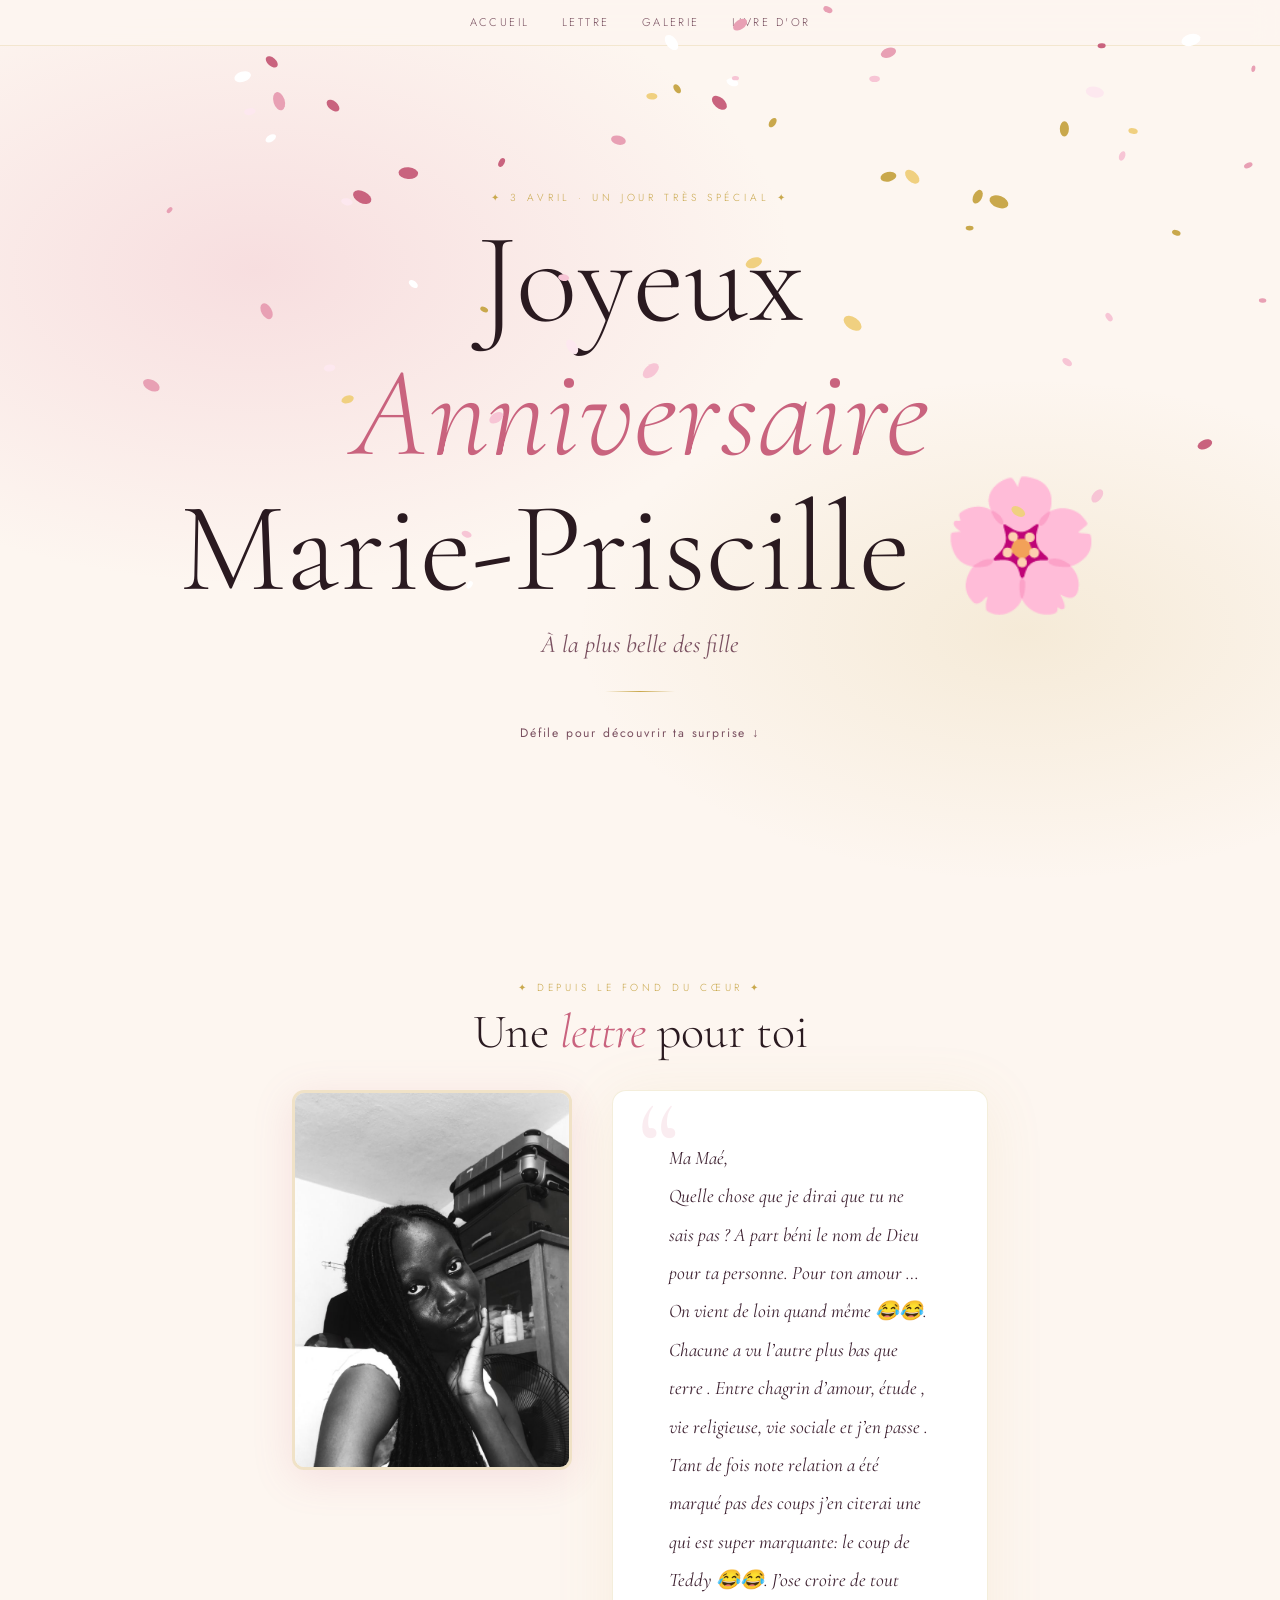
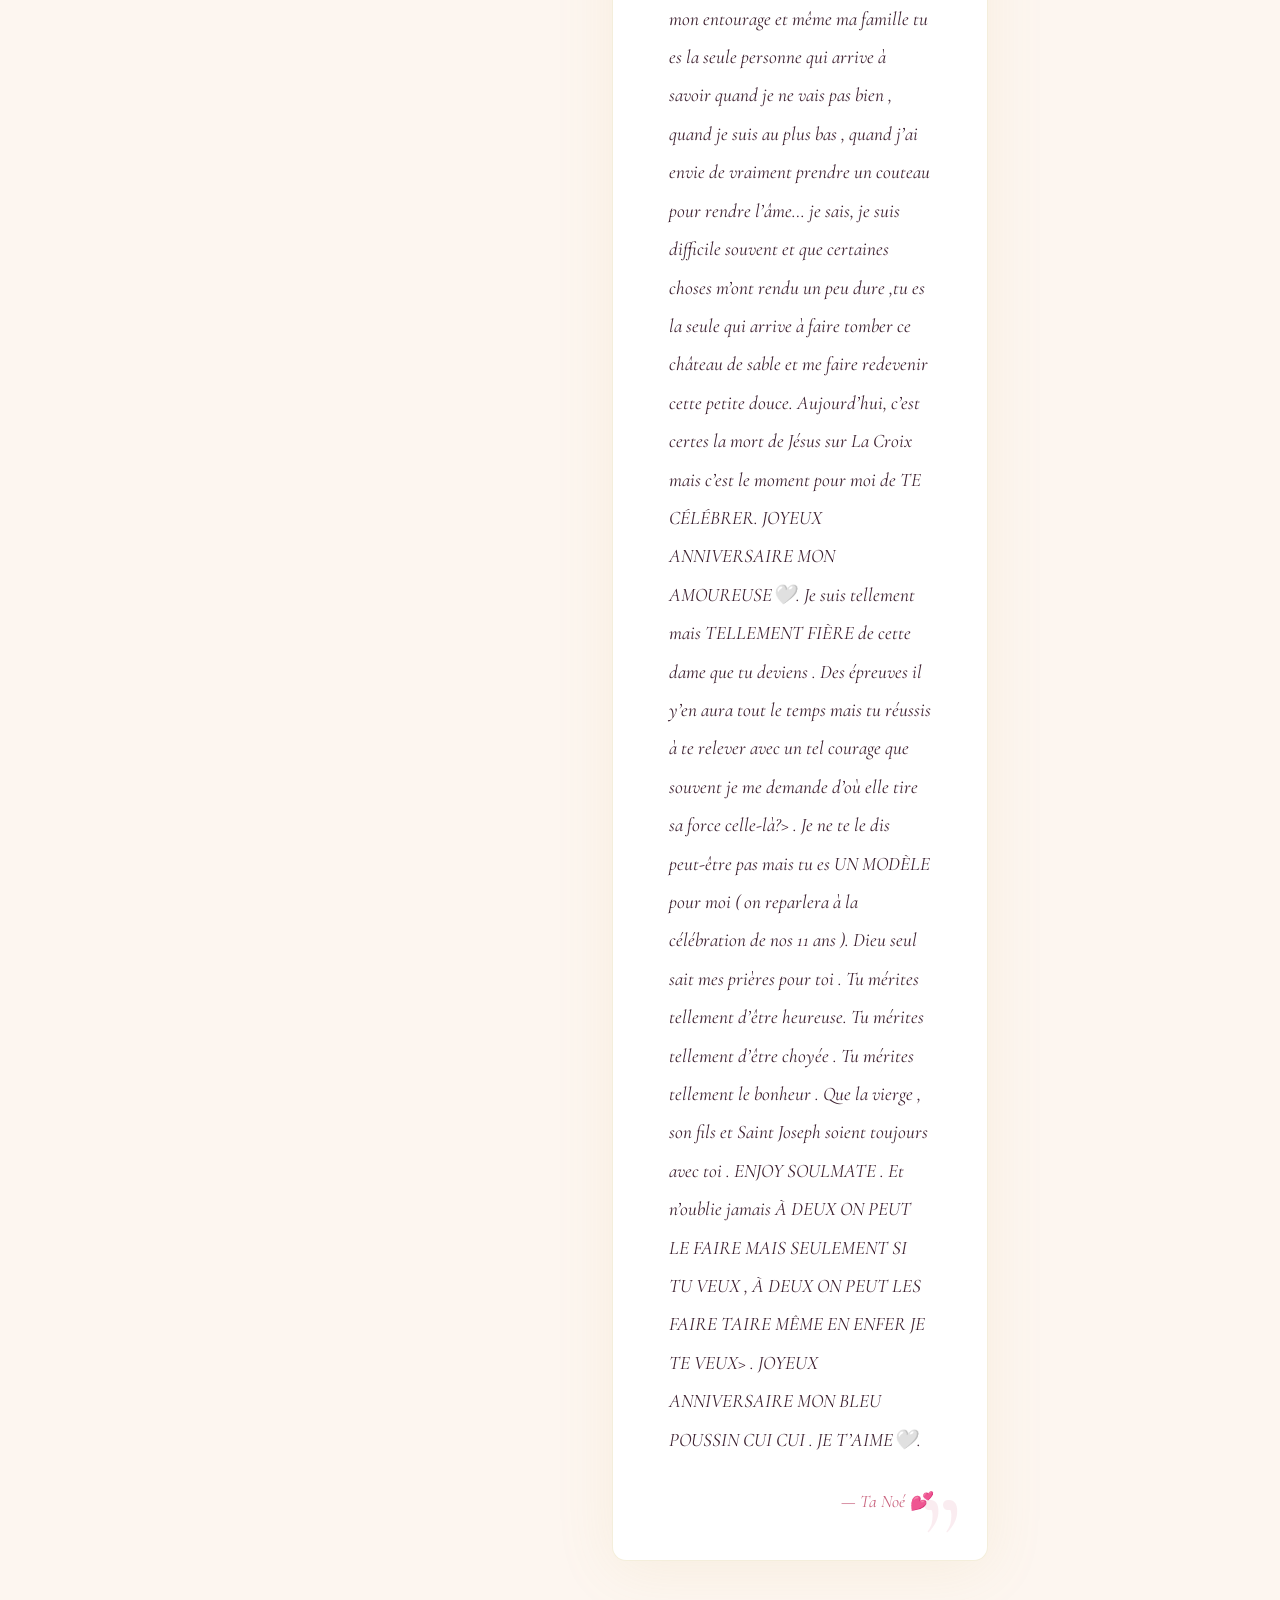
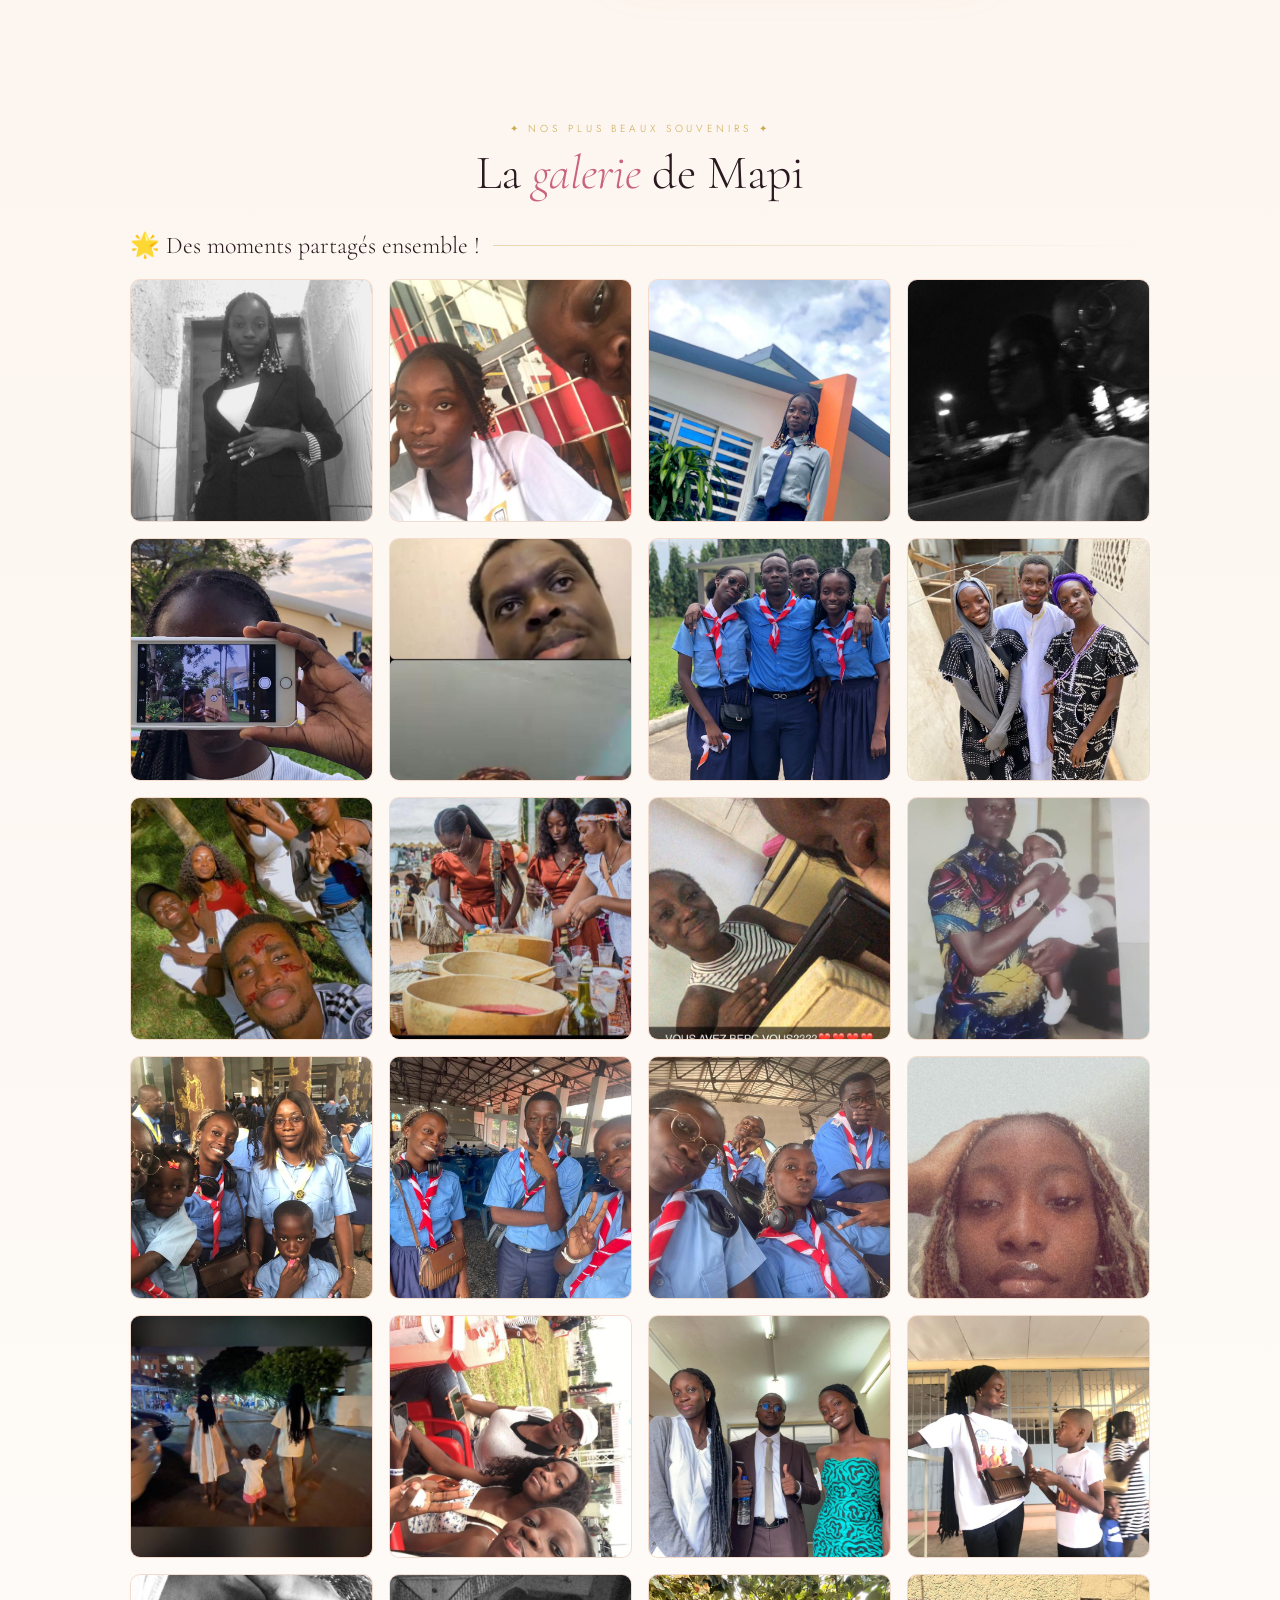
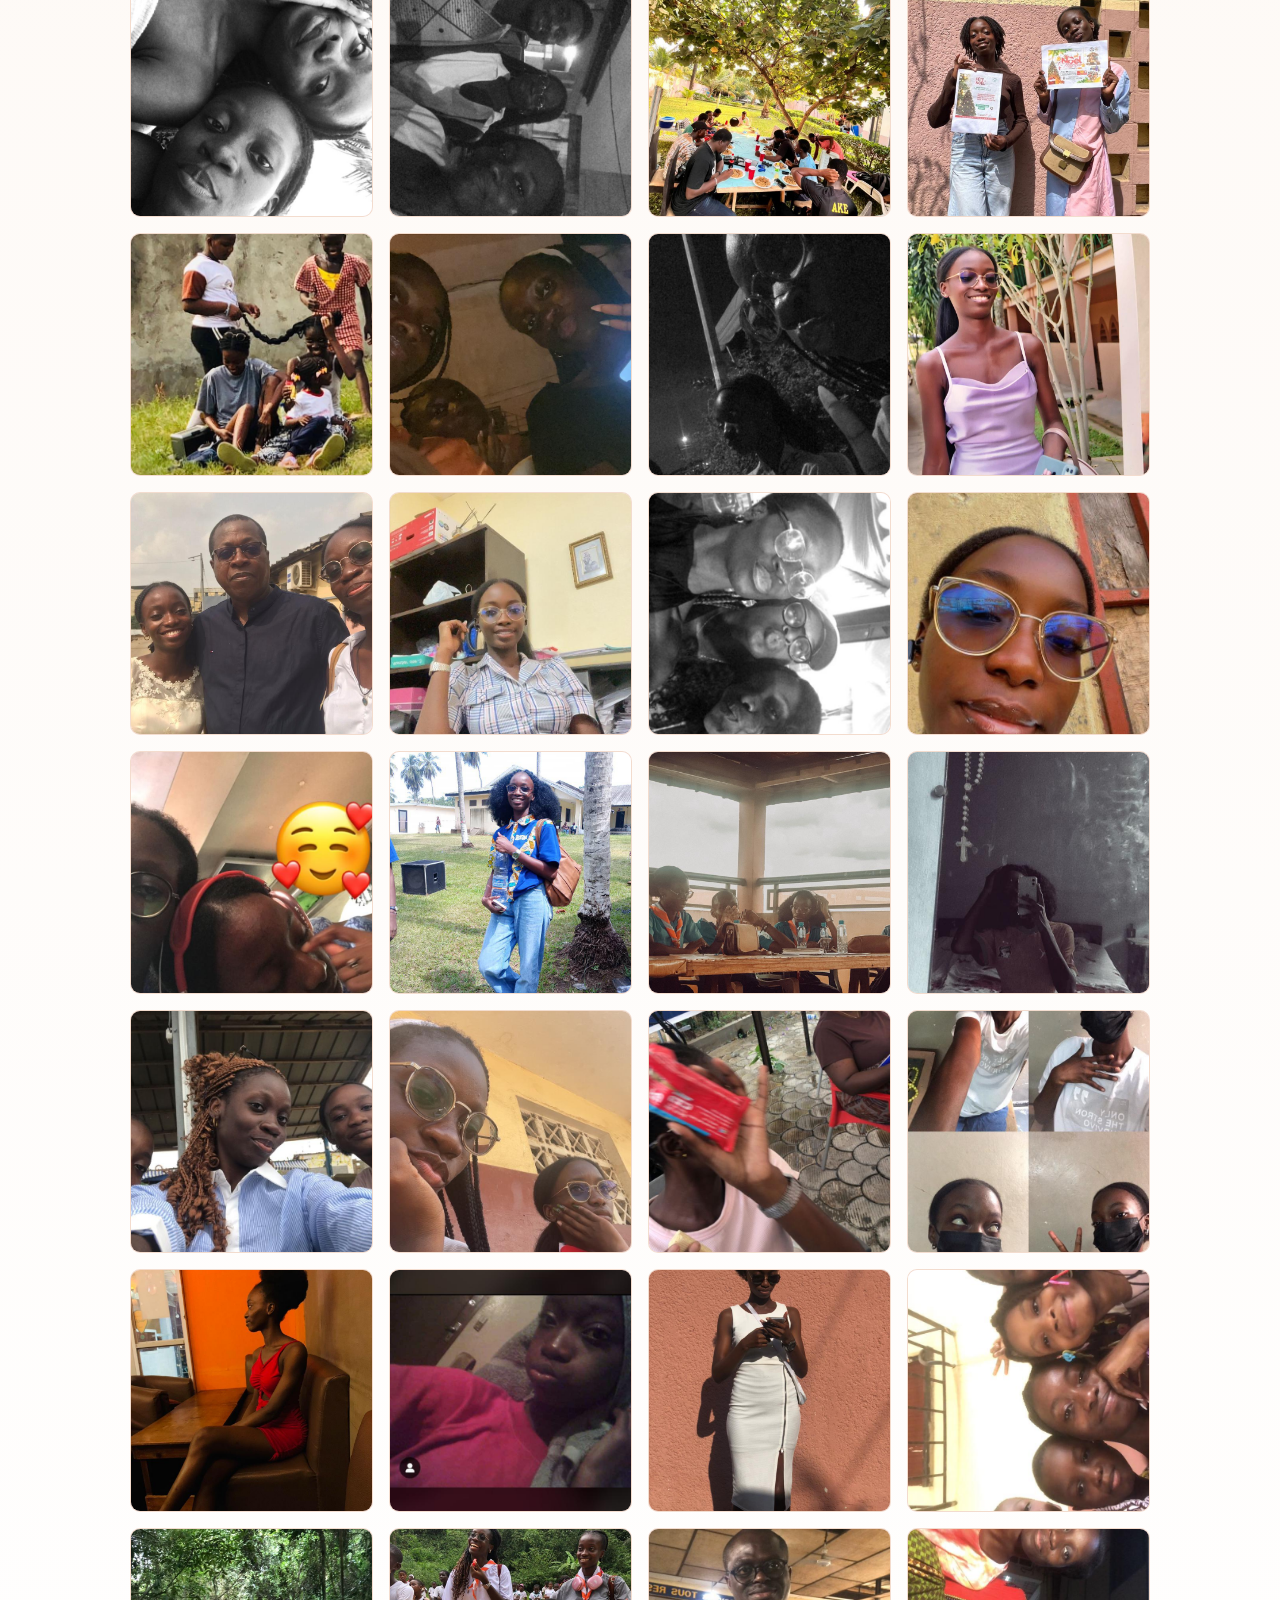
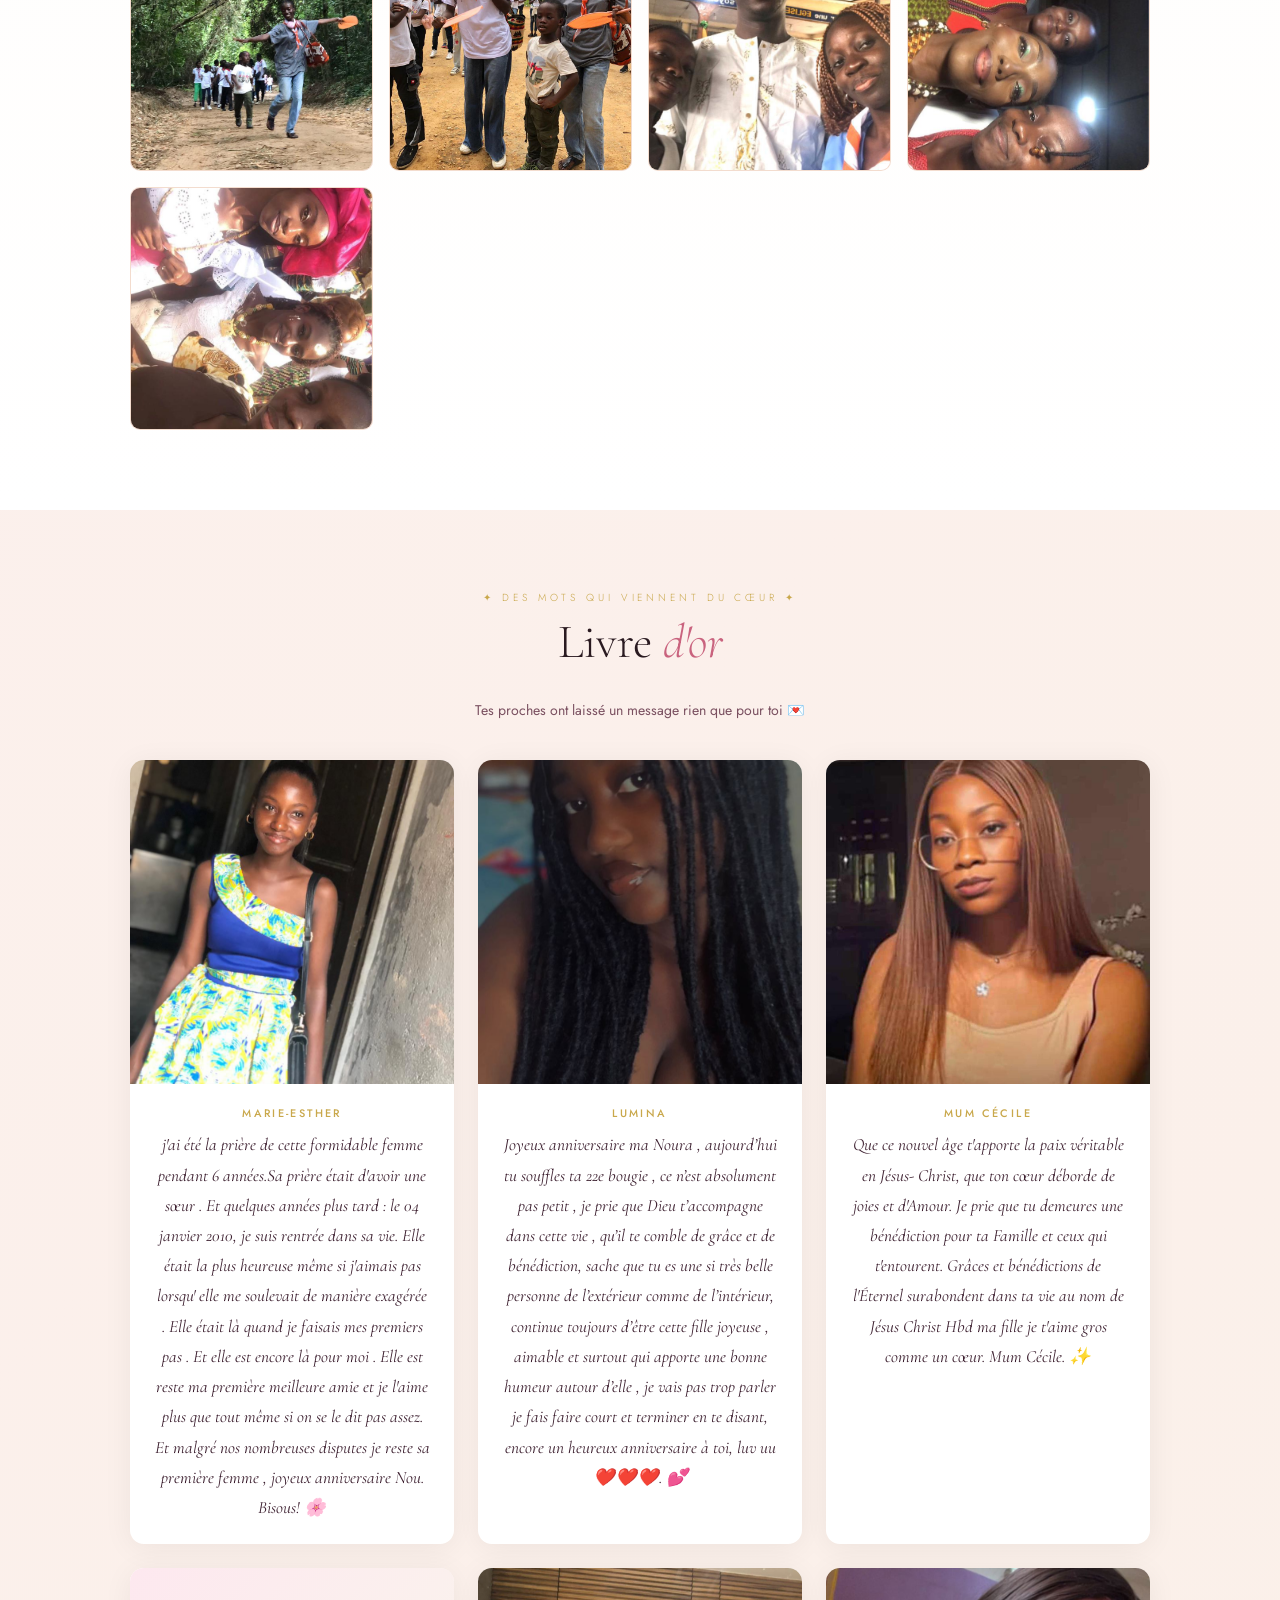
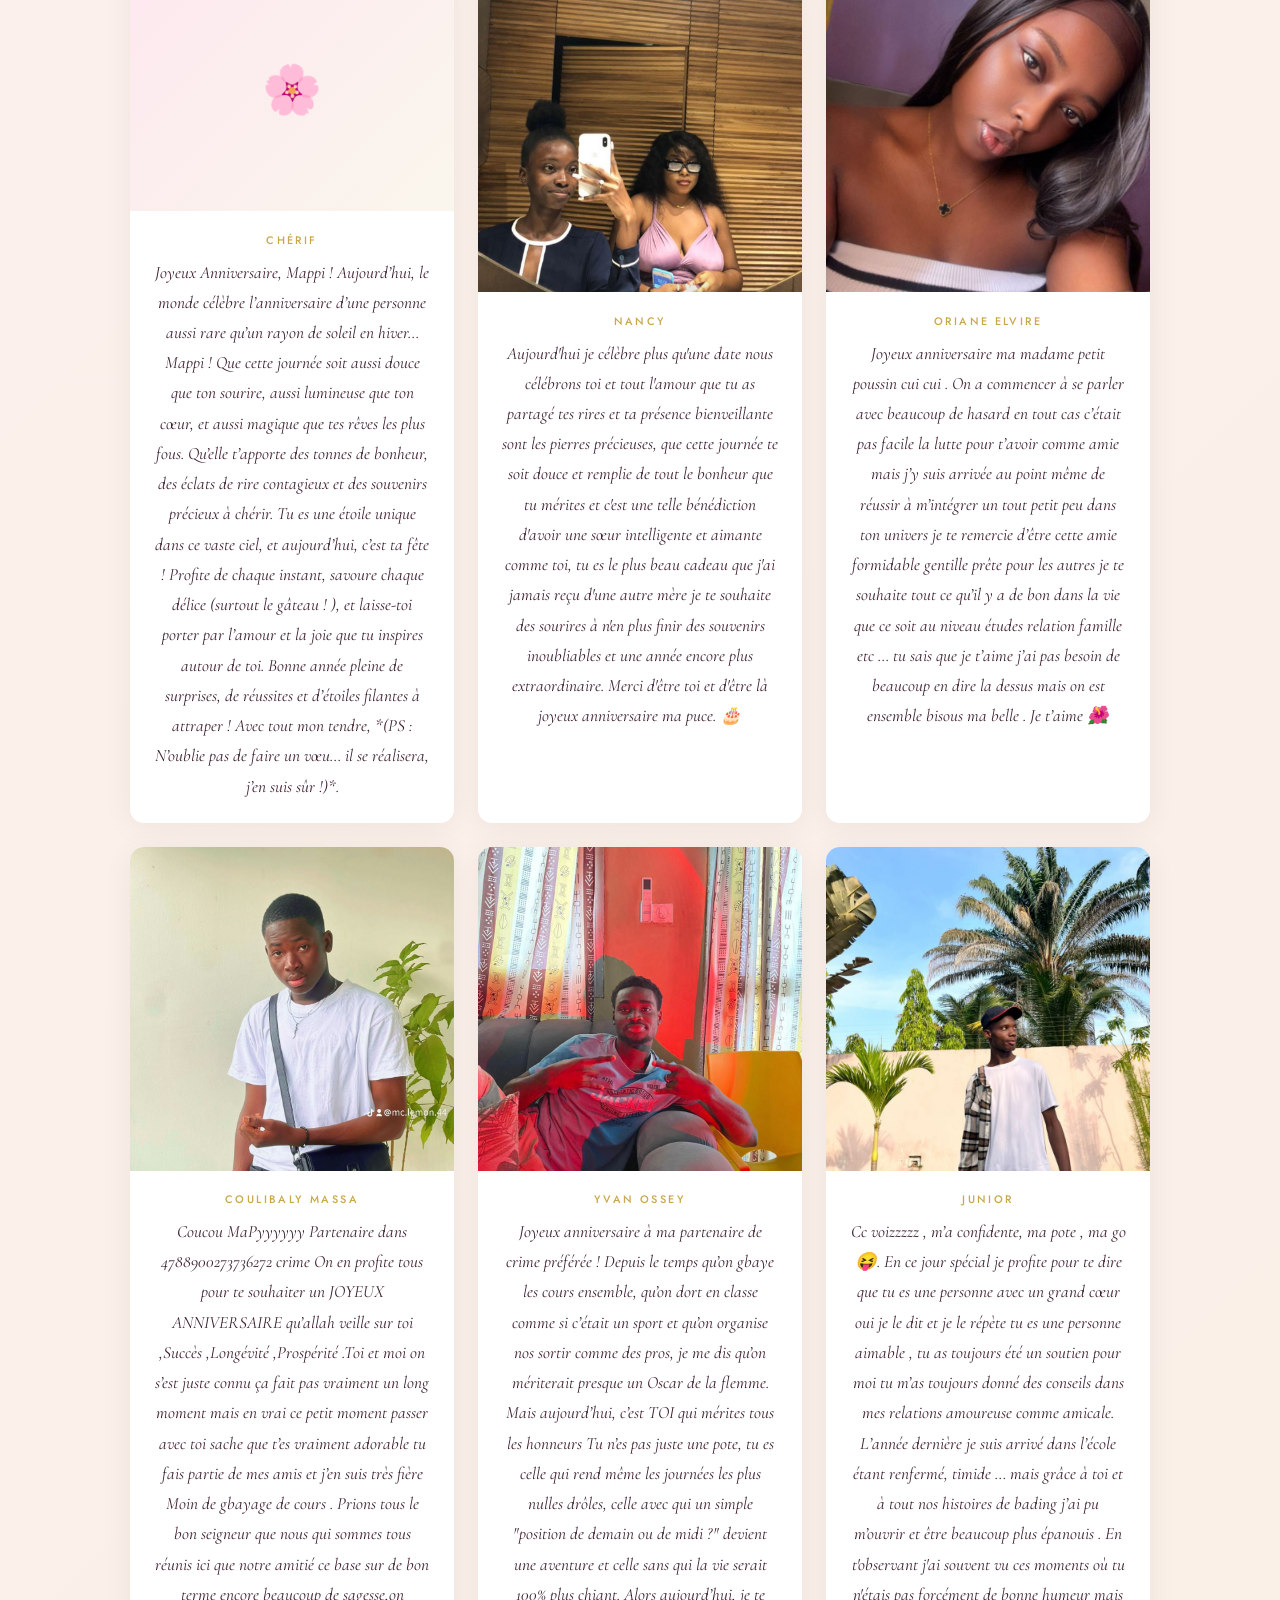
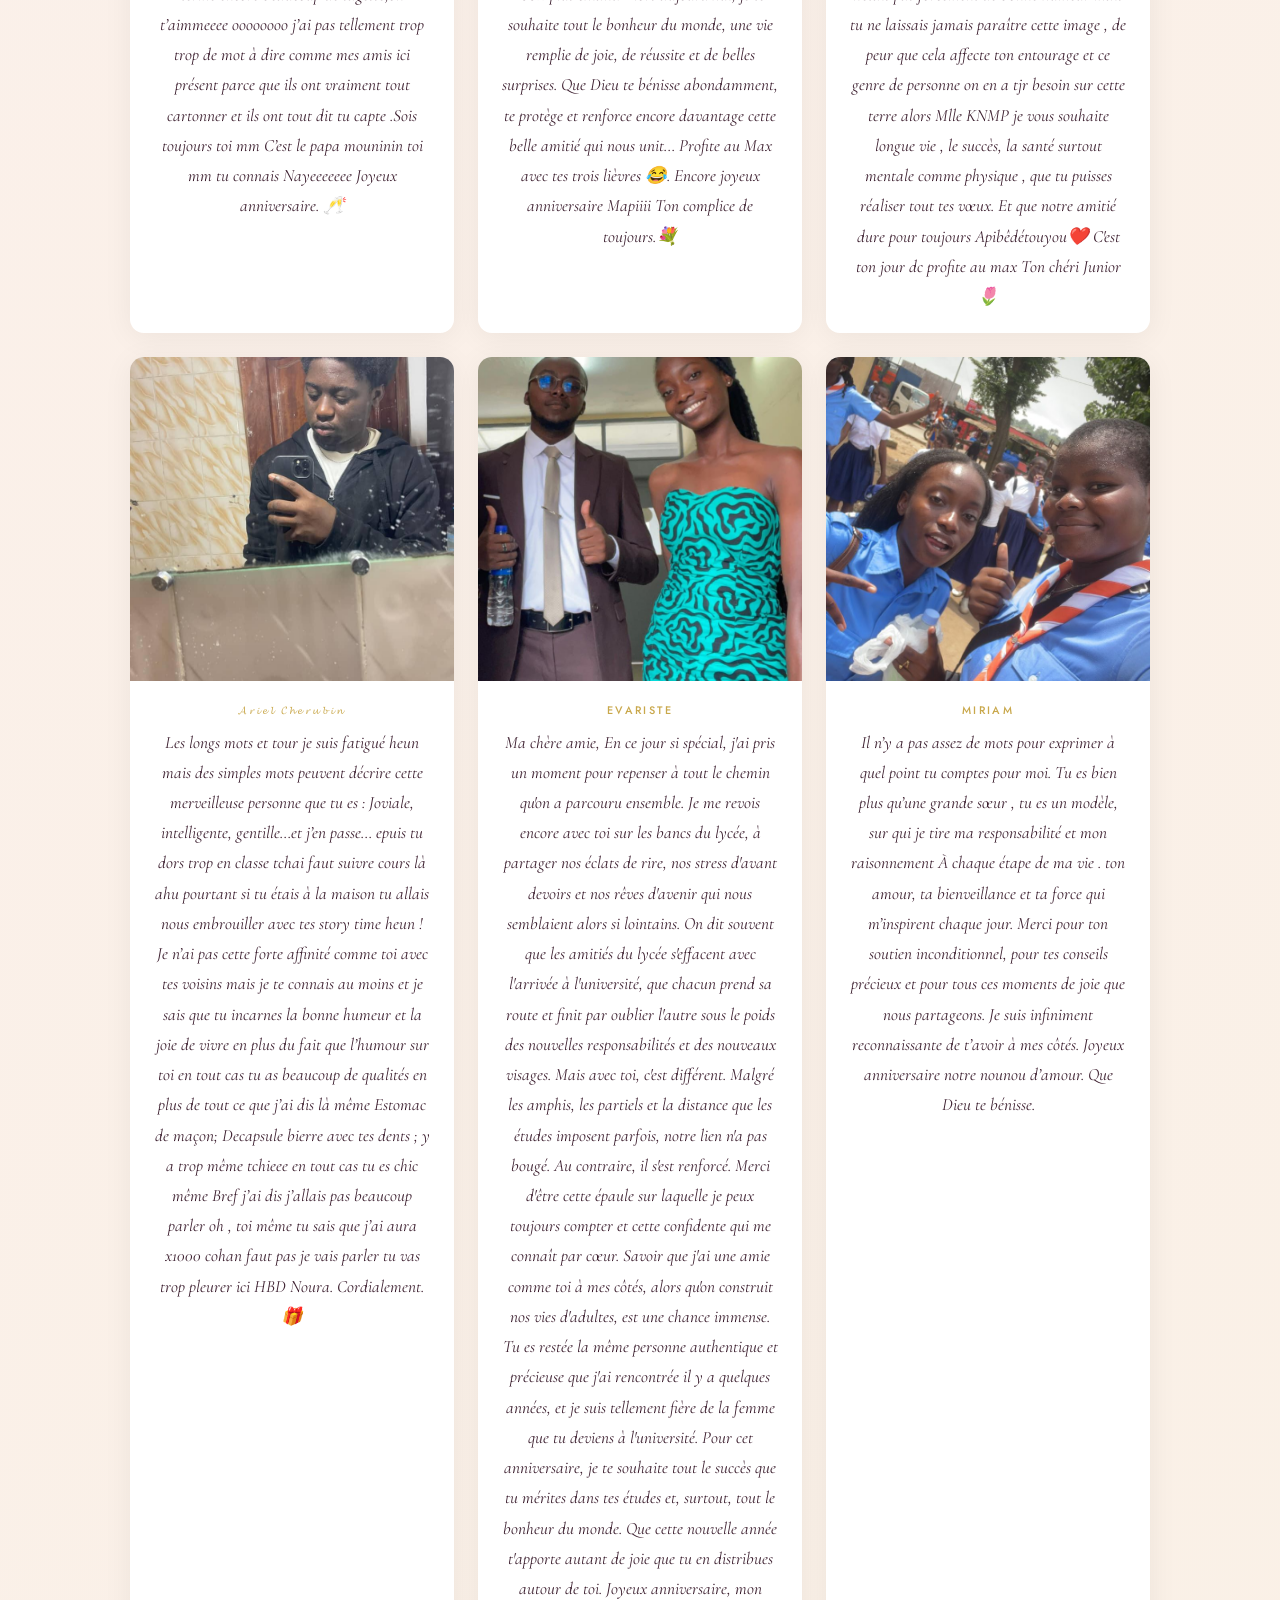
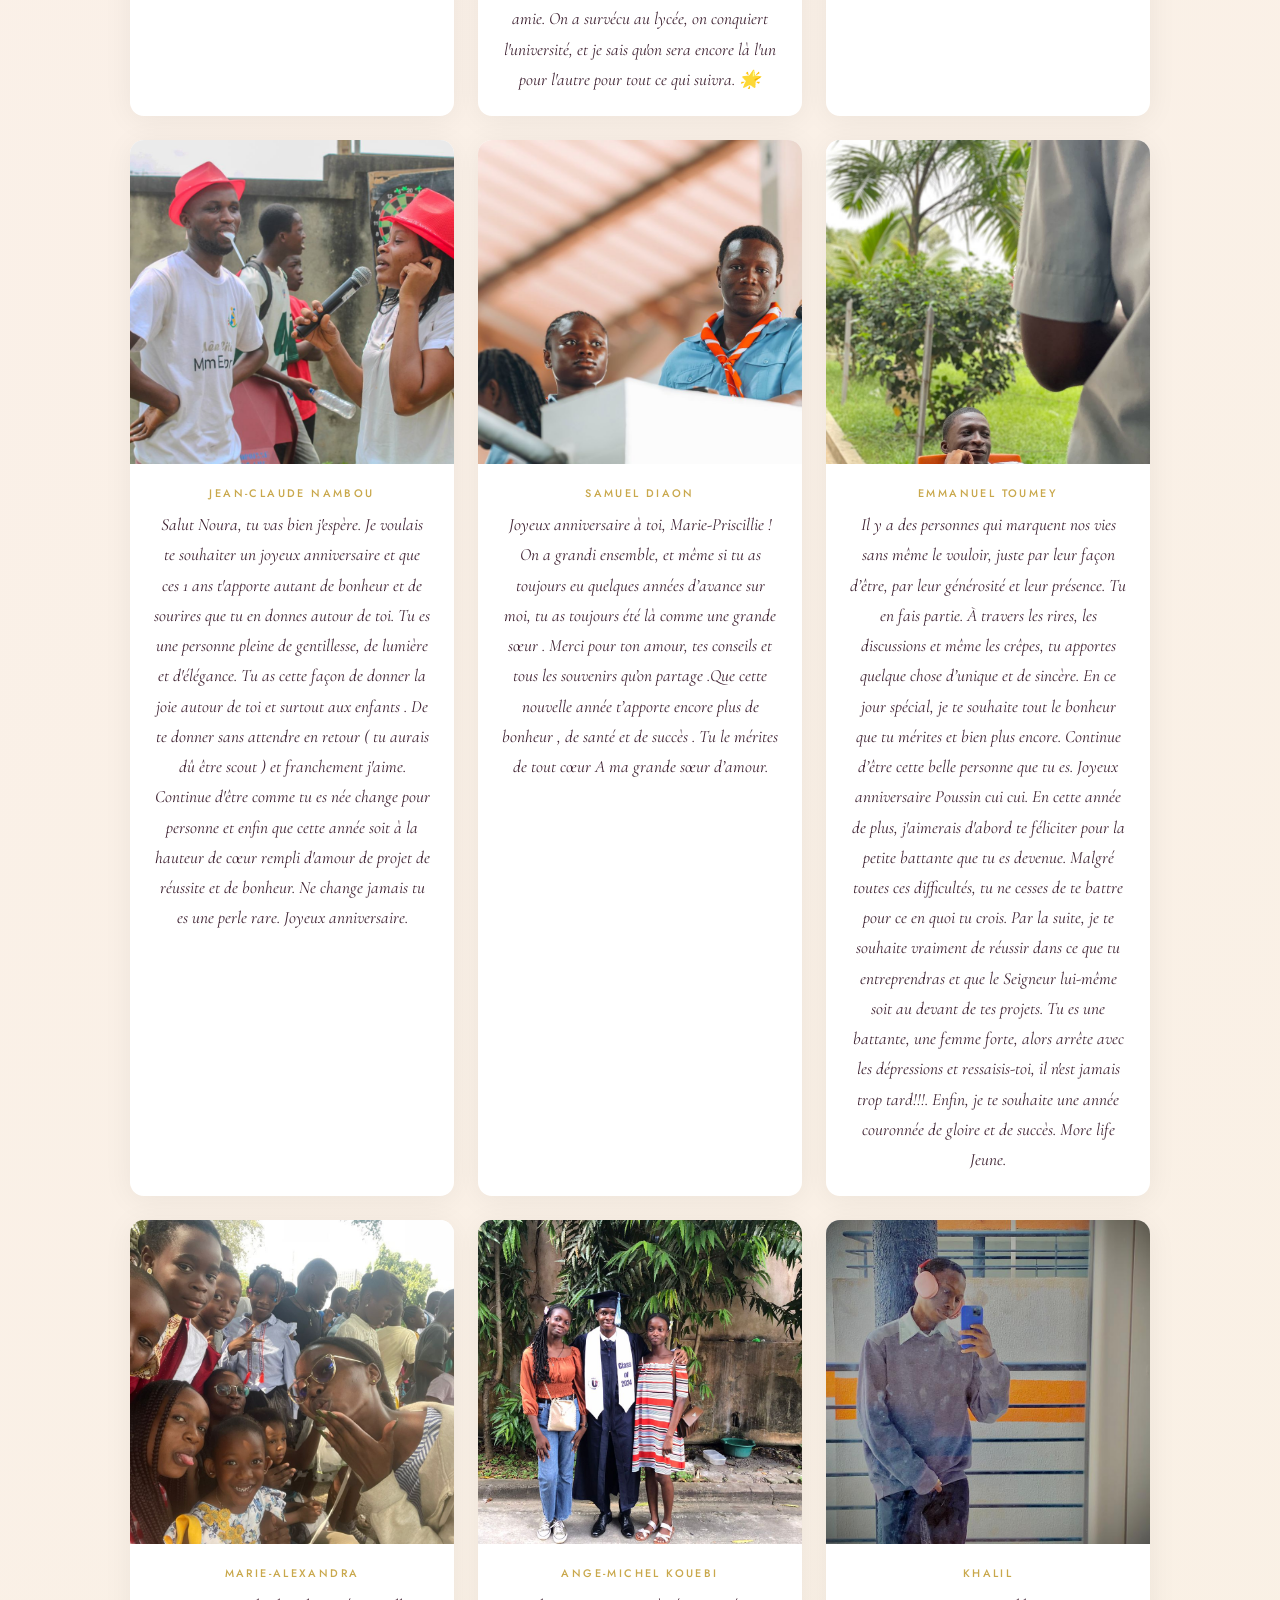
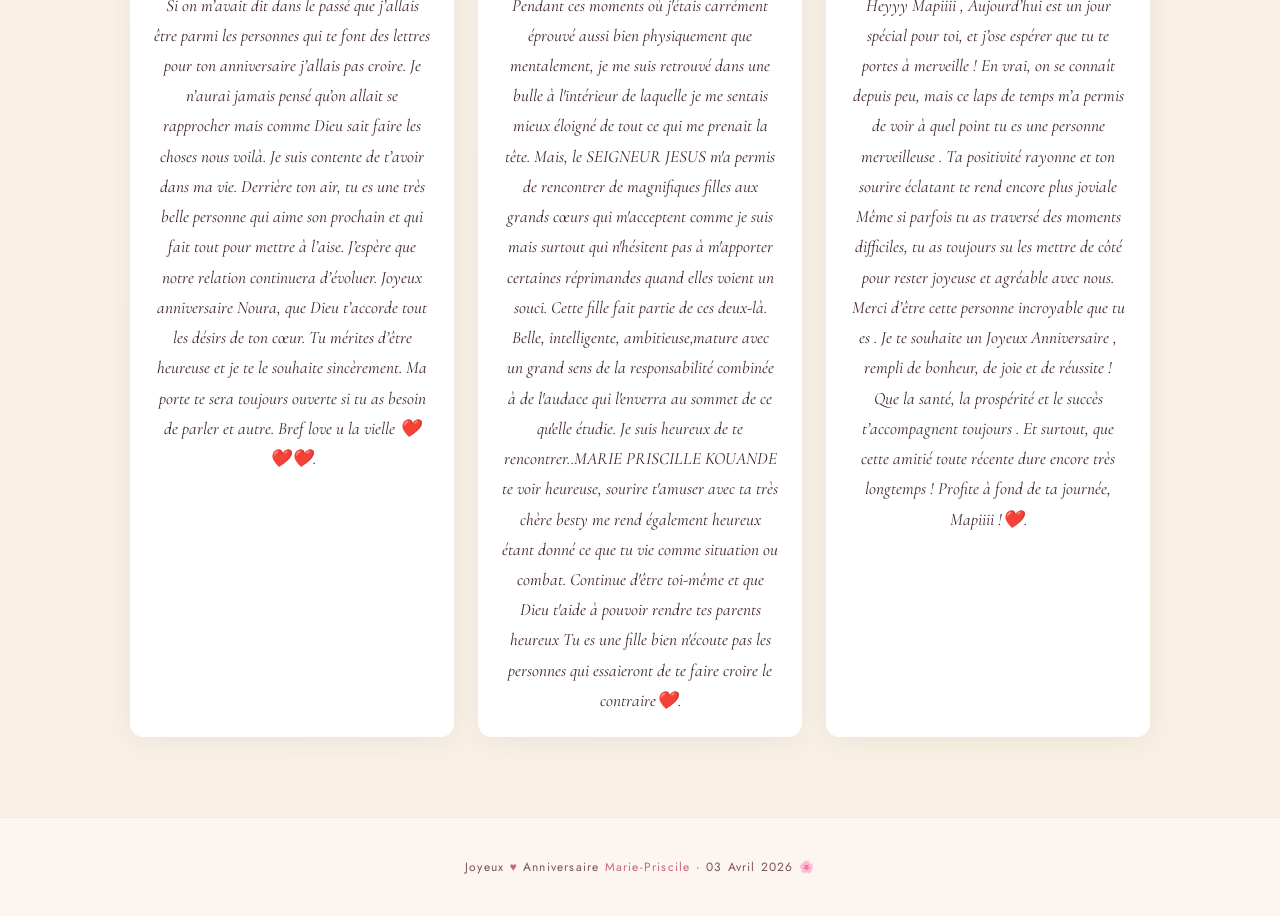
==== countdown.html @ 249d8fe9 "anniversaire mapi" ====
<!DOCTYPE html>
<html lang="fr">
<head>
  <meta charset="UTF-8">
  <meta name="viewport" content="width=device-width, initial-scale=1.0">
  <title>Une surprise t'attend… 🌸</title>
  <link rel="stylesheet" href="style.css">
  <style>
    
    body { display: flex; align-items: center; justify-content: center; }

    /* Fond ambiance */
    .lock-bg {
      position: fixed; inset: 0; z-index: 0;
      background:
        radial-gradient(ellipse 70% 60% at 15% 20%, rgba(232,160,180,.32) 0%, transparent 65%),
        radial-gradient(ellipse 60% 50% at 85% 80%, rgba(201,168,76,.2)  0%, transparent 65%),
        var(--cream);
    }

    /* Contenu centré */
    .lock-inner {
      position: relative; z-index: 1;
      max-width: 600px; width: 100%;
      padding: 3rem 2rem; text-align: center;
    }

    /* Icône cadenas */
    .lock-icon {
      font-size: 3.4rem; display: block;
      margin-bottom: 1.6rem;
      animation: fadeUp .8s ease both, sway 3s 2s ease-in-out infinite;
    }

    /* Titre mystère */
    .lock-title {
      font-family: 'Cormorant Garamond', serif;
      font-size: clamp(2.4rem, 8vw, 5.5rem);
      font-weight: 300; line-height: 1.08; color: var(--dark);
      animation: fadeUp .8s .2s ease both;
    }
    .lock-title em { font-style: italic; color: var(--rose-deep); }

    .lock-sub {
      font-family: 'Cormorant Garamond', serif; font-style: italic;
      font-size: clamp(1rem, 2.5vw, 1.35rem);
      color: var(--text-light); margin-top: .9rem;
      animation: fadeUp .8s .35s ease both;
    }

    /* Countdown boxes */
    .lock-cd {
      display: flex; justify-content: center;
      gap: 1.2rem; flex-wrap: wrap;
      animation: fadeUp .8s .6s ease both;
    }
    .cd-box {
      background: var(--white);
      border: 1px solid rgba(201,168,76,.35);
      border-radius: 12px; padding: 1.4rem 1.6rem; min-width: 88px;
      box-shadow: 0 6px 40px rgba(201,168,76,.1);
      position: relative; overflow: hidden;
    }
    .cd-box::before {
      content: ''; position: absolute; top: 0; left: 0; right: 0; height: 3px;
      background: linear-gradient(to right, var(--rose), var(--gold));
    }
    .cd-num {
      font-family: 'Cormorant Garamond', serif;
      font-size: 2.8rem; font-weight: 600;
      line-height: 1; color: var(--rose-deep);
      transition: transform .15s ease;
    }
    .cd-num.flip { transform: scale(.82); }
    .cd-lbl {
      font-size: .58rem; letter-spacing: .22em;
      text-transform: uppercase; color: var(--text-light); margin-top: .3rem;
    }

    /* Hint date */
    .lock-hint {
      margin-top: 2.2rem;
      font-family: 'Cormorant Garamond', serif; font-style: italic;
      font-size: 1.05rem; color: var(--text-light);
      animation: fadeUp .8s .8s ease both;
    }
    .lock-hint strong { color: var(--rose-deep); font-style: normal; }

    /* Eyebrow */
    .lock-eyebrow {
      animation: fadeUp .8s .1s ease both;
    }

    /* gold-line animation */
    .gold-line { animation: fadeUp .8s .5s ease both; }

    @media (max-width: 480px) {
      .cd-box { min-width: 70px; padding: 1rem 1.1rem; }
      .cd-num { font-size: 2.1rem; }
    }
  </style>
</head>
<body>

  <!-- Fond -->
  <div class="lock-bg"></div>

  <!-- Pétales -->
  <div id="petals-container"></div>

  <!-- Contenu -->
  <div class="lock-inner">
    <span class="lock-icon">🔒</span>
    <p class="eyebrow lock-eyebrow">✦ Une surprise t'attend ✦</p>
    <h2 class="lock-title">Quelque chose de<br><em>magnifique</em><br>se prépare…</h2>
    <p class="lock-sub">Patience, ma belle… le secret se révélera bientôt</p>
    <div class="gold-line"></div>

    <!-- Compte à rebours -->
    <div class="lock-cd">
      <div class="cd-box">
        <div class="cd-num" id="cd-d">--</div>
        <div class="cd-lbl">Jours</div>
      </div>
      <div class="cd-box">
        <div class="cd-num" id="cd-h">--</div>
        <div class="cd-lbl">Heures</div>
      </div>
      <div class="cd-box">
        <div class="cd-num" id="cd-m">--</div>
        <div class="cd-lbl">Minutes</div>
      </div>
      <div class="cd-box">
        <div class="cd-num" id="cd-s">--</div>
        <div class="cd-lbl">Secondes</div>
      </div>
    </div>

    <p class="lock-hint">
      Le <strong>3 Avril à minuit</strong>, tout se dévoile rien que pour toi 🌸
    </p>
  </div>

  <script>
    // ── PÉTALES ──
    (function () {
      const c = document.getElementById('petals-container');
      const cols = ['#e8a0b4','#f0b8c8','#fde8ef','rgba(201,168,76,.35)','#f7c5d5'];
      for (let i = 0; i < 22; i++) {
        const p = document.createElement('div');
        p.className = 'petal';
        const s = Math.random() * 13 + 5;
        p.style.cssText = `
          width:${s}px; height:${s}px;
          left:${Math.random() * 100}%;
          background:${cols[~~(Math.random() * cols.length)]};
          animation-duration:${Math.random() * 14 + 8}s;
          animation-delay:${Math.random() * 12}s;
        `;
        c.appendChild(p);
      }
    })();

    // ── DATE CIBLE : 3 AVRIL MINUIT ──
    const BIRTHDAY = new Date(new Date().getFullYear(), 3, 3, 0, 0, 0);

    function isBirthdayOrLater() {
      return new Date() >= BIRTHDAY;
    }

    // Si le jour J est atteint → rediriger vers index.html
    function checkAndRedirect() {
      if (isBirthdayOrLater()) {
        window.location.href = 'index.html';
      }
    }
    checkAndRedirect();

    // ── TICKER ──
    function tick() {
      if (isBirthdayOrLater()) {
        window.location.href = 'index.html';
        return;
      }
      const diff = BIRTHDAY - new Date();
      setNum('cd-d', Math.floor(diff / 86400000));
      setNum('cd-h', Math.floor((diff % 86400000) / 3600000));
      setNum('cd-m', Math.floor((diff % 3600000) / 60000));
      setNum('cd-s', Math.floor((diff % 60000) / 1000));
    }

    function setNum(id, val) {
      const el = document.getElementById(id);
      const str = String(val).padStart(2, '0');
      if (el.textContent !== str) {
        el.classList.add('flip');
        setTimeout(() => { el.textContent = str; el.classList.remove('flip'); }, 150);
      }
    }

    tick();
    setInterval(tick, 1000);
  </script>
</body>
</html>
---- style.css ----
/* ══════════════════════════════════════════════════
   MAPI BIRTHDAY — style.css
   Partagé par countdown.html et index.html
══════════════════════════════════════════════════ */

@import url('https://fonts.googleapis.com/css2?family=Cormorant+Garamond:ital,wght@0,300;0,400;0,600;1,300;1,400&family=Jost:wght@200;300;400;500&display=swap');

/* ── VARIABLES ── */
:root {
  --rose:       #e8a0b4;
  --rose-deep:  #c9637e;
  --rose-pale:  #fde8ef;
  --gold:       #c9a84c;
  --gold-light: #f0d080;
  --cream:      #fdf6f0;
  --dark:       #2a1a20;
  --text:       #3d2030;
  --text-light: #7a5060;
  --white:      #ffffff;
}

/* ── RESET & BASE ── */
*, *::before, *::after { margin: 0; padding: 0; box-sizing: border-box; }
html { scroll-behavior: smooth; }
body {
  font-family: 'Jost', sans-serif;
  background: var(--cream);
  color: var(--text);
  overflow-x: hidden;
  min-height: 100vh;
}

/* ── TYPOGRAPHIE ── */
h1, h2, h3, .font-serif {
  font-family: 'Cormorant Garamond', serif;
}

/* ── UTILITAIRES ── */
.gold-line {
  width: 70px; height: 1px;
  background: linear-gradient(to right, transparent, var(--gold), transparent);
  margin: 2rem auto;
}
.eyebrow {
  font-size: .64rem; letter-spacing: .38em; text-transform: uppercase;
  color: var(--gold); margin-bottom: .5rem; font-weight: 300;
}
.section-title {
  font-family: 'Cormorant Garamond', serif;
  font-size: clamp(1.8rem, 5vw, 3rem);
  font-weight: 300; color: var(--dark); margin-bottom: 1.8rem;
}
.section-title em { font-style: italic; color: var(--rose-deep); }

/* ── PÉTALES FLOTTANTS ── */
.petal {
  position: fixed; border-radius: 50% 0 50% 0;
  opacity: 0; animation: floatPetal linear infinite;
  pointer-events: none; z-index: 0;
}
@keyframes floatPetal {
  0%   { transform: translateY(110vh) rotate(0deg);   opacity: 0; }
  8%   { opacity: .55; }
  92%  { opacity: .28; }
  100% { transform: translateY(-10vh) rotate(720deg); opacity: 0; }
}

/* ── ANIMATIONS ── */
@keyframes fadeUp {
  from { opacity: 0; transform: translateY(22px); }
  to   { opacity: 1; transform: translateY(0); }
}
@keyframes sway {
  0%, 100% { transform: rotate(-6deg); }
  50%       { transform: rotate(6deg); }
}

.reveal {
  opacity: 0; transform: translateY(28px);
  transition: opacity .8s ease, transform .8s ease;
}
.reveal.visible { opacity: 1; transform: translateY(0); }

/* ── NAV (index.html uniquement) ── */
nav {
  position: fixed; top: 0; width: 100%; z-index: 100;
  display: flex; justify-content: center; gap: 2rem;
  padding: .9rem 2rem;
  background: rgba(253,246,240,.9); backdrop-filter: blur(12px);
  border-bottom: 1px solid rgba(201,168,76,.2);
  flex-wrap: wrap;
}
nav a {
  font-weight: 300; font-size: .7rem; letter-spacing: .22em;
  text-transform: uppercase; color: var(--text-light);
  text-decoration: none; transition: color .3s;
}
nav a:hover { color: var(--rose-deep); }

/* ── HERO ── */
#hero {
  min-height: 100vh;
  display: flex; flex-direction: column;
  align-items: center; justify-content: center;
  position: relative; overflow: hidden;
  padding: 6rem 2rem 4rem; text-align: center;
}
.hero-bg {
  position: absolute; inset: 0; z-index: 0;
  background:
    radial-gradient(ellipse 60% 50% at 20% 30%, rgba(232,160,180,.28) 0%, transparent 70%),
    radial-gradient(ellipse 50% 40% at 80% 70%, rgba(201,168,76,.15) 0%, transparent 70%),
    var(--cream);
}
.hero-inner { position: relative; z-index: 1; }
#hero h1 {
  font-size: clamp(3.5rem, 10vw, 8rem);
  font-weight: 300; line-height: 1.05; color: var(--dark);
}
#hero h1 em { font-style: italic; color: var(--rose-deep); }
.hero-sub {
  font-family: 'Cormorant Garamond', serif; font-style: italic;
  font-size: clamp(1.1rem, 2.5vw, 1.55rem);
  color: var(--text-light); margin-top: .8rem;
}
.scroll-hint {
  font-size: .76rem; letter-spacing: .15em; color: var(--text-light);
  margin-top: 1.5rem;
  animation: bounce 2s 1.5s ease-in-out infinite;
}
@keyframes bounce {
  0%, 100% { transform: translateY(0); }
  50%       { transform: translateY(6px); }
}

/* ── SECTIONS COMMUNES ── */
.sec-wrap { padding: 5rem 2rem; text-align: center; }

/* ── LETTRE ── */
#letter { max-width: 760px; margin: 0 auto; }
.letter-card {
  background: var(--white); border: 1px solid rgba(201,168,76,.2);
  border-radius: 14px; padding: 3rem 3.5rem; position: relative;
  box-shadow: 0 8px 60px rgba(201,168,76,.1);
}


/* ── LETTRE + PHOTO CÔTE À CÔTE ── */
.letter-with-photo {
  display: flex;
  align-items: flex-start;
  gap: 2.5rem;
  max-width: 960px;
  margin: 0 auto;
  text-align: left;
}

.letter-photo-wrap {
  flex-shrink: 0;
  width: 280px;
}

.letter-photo {
  width: 280px;
  height: 380px;
  object-fit: cover;
  object-position: center top;
  border-radius: 12px;
  border: 3px solid rgba(201,168,76,.25);
  box-shadow: 0 8px 40px rgba(201,100,126,.15);
  display: block;
}

/* Sur mobile → empilé verticalement */
@media (max-width: 700px) {
  .letter-with-photo {
    flex-direction: column;
    align-items: center;
    text-align: center;
  }
  .letter-photo {
    width: 160px;
    height: 200px;
  }
  .letter-sig {
    text-align: center;
  }
}
.letter-card::before,
.letter-card::after {
  font-family: 'Cormorant Garamond', serif;
  font-size: 8rem; line-height: 0;
  color: rgba(232,160,180,.2); position: absolute;
}
.letter-card::before { content: '\201C'; top: 3.5rem; left: 1.5rem; }
.letter-card::after  { content: '\201D'; bottom: 1.2rem; right: 1.5rem; }
.letter-body {
  font-family: 'Cormorant Garamond', serif;
  font-size: 1.2rem; line-height: 2;
  color: var(--text); font-style: italic;
  position: relative; z-index: 1; text-align: left;
}
.letter-sig {
  margin-top: 2rem;
  font-family: 'Cormorant Garamond', serif;
  font-size: 1.1rem; color: var(--rose-deep);
  font-style: italic; text-align: right;
}

/* ── GALERIE ── */
#gallery { background: linear-gradient(to bottom, var(--cream), var(--white)); }
.gallery-sections {
  max-width: 1020px; margin: 0 auto;
  display: flex; flex-direction: column; gap: 3.5rem;
}
.gallery-section-title {
  font-family: 'Cormorant Garamond', serif;
  font-size: 1.5rem; font-weight: 300; color: var(--dark);
  margin-bottom: 1.2rem; text-align: left;
  display: flex; align-items: center; gap: .8rem;
}
.gallery-section-title::after {
  content: ''; flex: 1; height: 1px;
  background: linear-gradient(to right, rgba(201,168,76,.4), transparent);
}
.gallery-grid {
  display: grid;
  grid-template-columns: repeat(auto-fill, minmax(200px, 1fr));
  gap: 1rem;
}
.gallery-item {
  aspect-ratio: 1; border-radius: 10px; overflow: hidden;
  border: 1px solid rgba(201,168,76,.2); cursor: pointer;
  background: var(--rose-pale);
  transition: transform .3s, box-shadow .3s;
  display: flex; align-items: center; justify-content: center;
}
.gallery-item:hover {
  transform: translateY(-4px) scale(1.015);
  box-shadow: 0 12px 40px rgba(201,100,126,.2);
}
.gallery-item img { width: 100%; height: 100%; object-fit: cover; display: block; }
/* placeholder vide */
.gallery-item.empty {
  border: 2px dashed rgba(201,168,76,.3);
  background: rgba(253,232,239,.3);
  cursor: default; font-size: 1.5rem; color: rgba(201,168,76,.5);
}

/* ── LIGHTBOX ── */
.lightbox {
  display: none; position: fixed; inset: 0; z-index: 1000;
  background: rgba(42,26,32,.93);
  align-items: center; justify-content: center;
}
.lightbox.active { display: flex; }
.lightbox img { max-width: 90vw; max-height: 90vh; border-radius: 8px; }
.lb-close {
  position: absolute; top: 1.5rem; right: 2rem;
  color: var(--white); font-size: 2rem; cursor: pointer; line-height: 1;
  transition: opacity .2s;
}
.lb-close:hover { opacity: .7; }

/* ── LIVRE D'OR ── */
#guestbook { background: linear-gradient(135deg, rgba(232,160,180,.07), rgba(201,168,76,.07)); }
.gb-grid {
  max-width: 1020px; margin: 0 auto;
  display: grid;
  grid-template-columns: repeat(auto-fill, minmax(270px, 1fr));
  gap: 1.5rem;
}
.gb-card {
  background: var(--white); border-radius: 14px; overflow: hidden;
  box-shadow: 0 4px 30px rgba(0,0,0,.06);
  transition: transform .3s, box-shadow .3s;
}
.gb-card:hover {
  transform: translateY(-5px);
  box-shadow: 0 14px 45px rgba(201,100,126,.15);
}
.gb-photo {
  width: 100%; aspect-ratio: 3/3;
  object-fit: cover; display: block;
  background: var(--rose-pale);
}
.gb-photo-placeholder {
  width: 100%; aspect-ratio: 4/3;
  background: linear-gradient(135deg, var(--rose-pale), rgba(201,168,76,.1));
  display: flex; align-items: center; justify-content: center;
  font-size: 3rem;
}
.gb-body { padding: 1.3rem 1.5rem; }
.gb-name {
  font-size: .68rem; letter-spacing: .22em; text-transform: uppercase;
  color: var(--gold); margin-bottom: .6rem; font-weight: 500;
}
.gb-msg {
  font-family: 'Cormorant Garamond', serif;
  font-size: 1.08rem; line-height: 1.75; color: var(--text);
  font-style: italic;
}

/* ── FOOTER ── */
footer {
  padding: 2.5rem; text-align: center;
  border-top: 1px solid rgba(201,168,76,.15);
  font-size: .75rem; color: var(--text-light); letter-spacing: .1em;
}
footer span { color: var(--rose-deep); }

/* ── REVEAL OVERLAY (index.html) ── */
#reveal-overlay {
  display: none; position: fixed; inset: 0; z-index: 900;
  background: var(--dark);
  align-items: center; justify-content: center; flex-direction: column;
}
#reveal-overlay.active { display: flex; }
.reveal-msg {
  font-family: 'Cormorant Garamond', serif; font-style: italic;
  font-size: clamp(1.8rem, 6vw, 4rem); color: var(--white);
  opacity: 0; text-align: center; padding: 0 2rem;
}
.reveal-msg.go { animation: revealBurst 4s ease forwards; }
@keyframes revealBurst {
  0%   { opacity: 0; transform: scale(.55); }
  28%  { opacity: 1; transform: scale(1.06); }
  60%  { opacity: 1; transform: scale(1); }
  100% { opacity: 0; transform: scale(1.18); }
}
#confetti-canvas {
  position: fixed; inset: 0;
  pointer-events: none; z-index: 901; display: none;
}

/* ── RESPONSIVE ── */
@media (max-width: 768px) {
  nav { gap: .8rem; padding: .8rem 1rem; }
  .letter-card { padding: 2rem 1.4rem; }
  .gb-grid { grid-template-columns: repeat(auto-fill, minmax(220px, 1fr)); }
}
@media (max-width: 480px) {
  #hero h1 { font-size: 3rem; }
  .gallery-grid { grid-template-columns: repeat(2, 1fr); }
  .gb-grid { grid-template-columns: 1fr; }
}
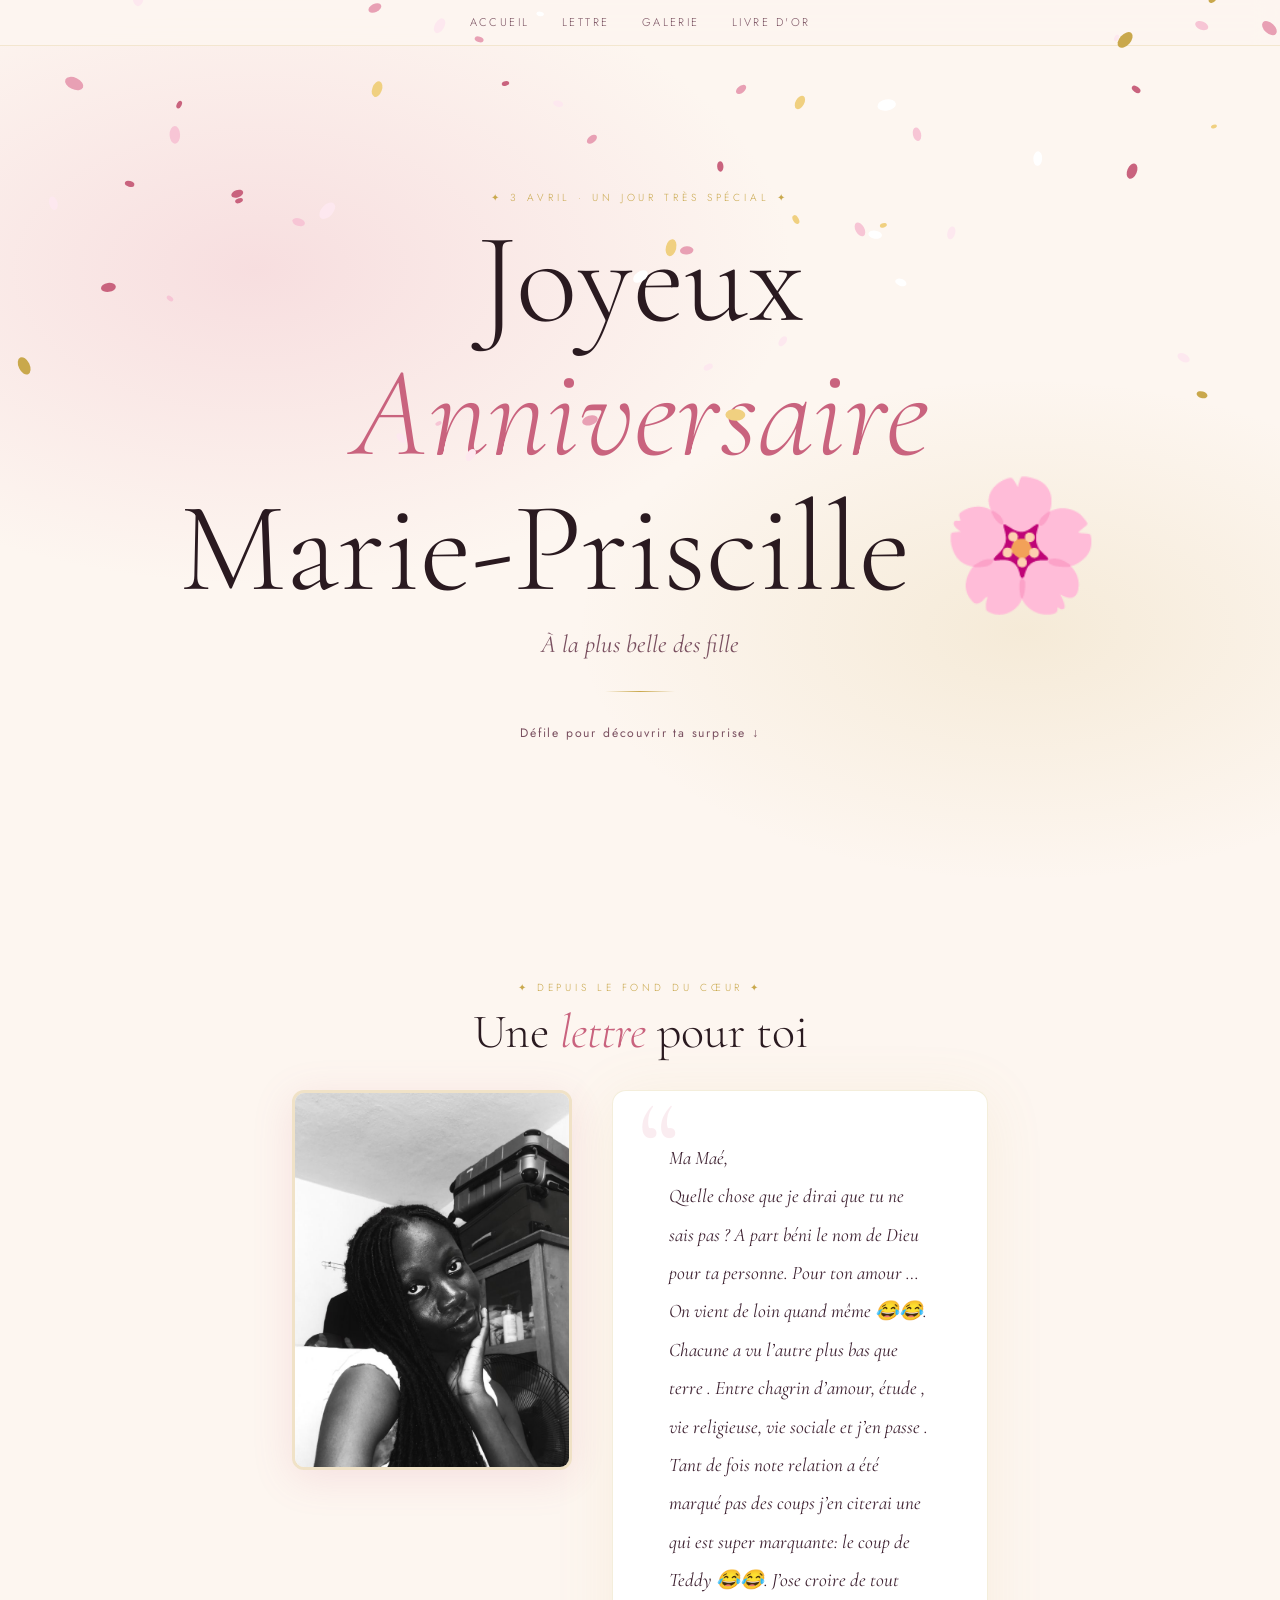
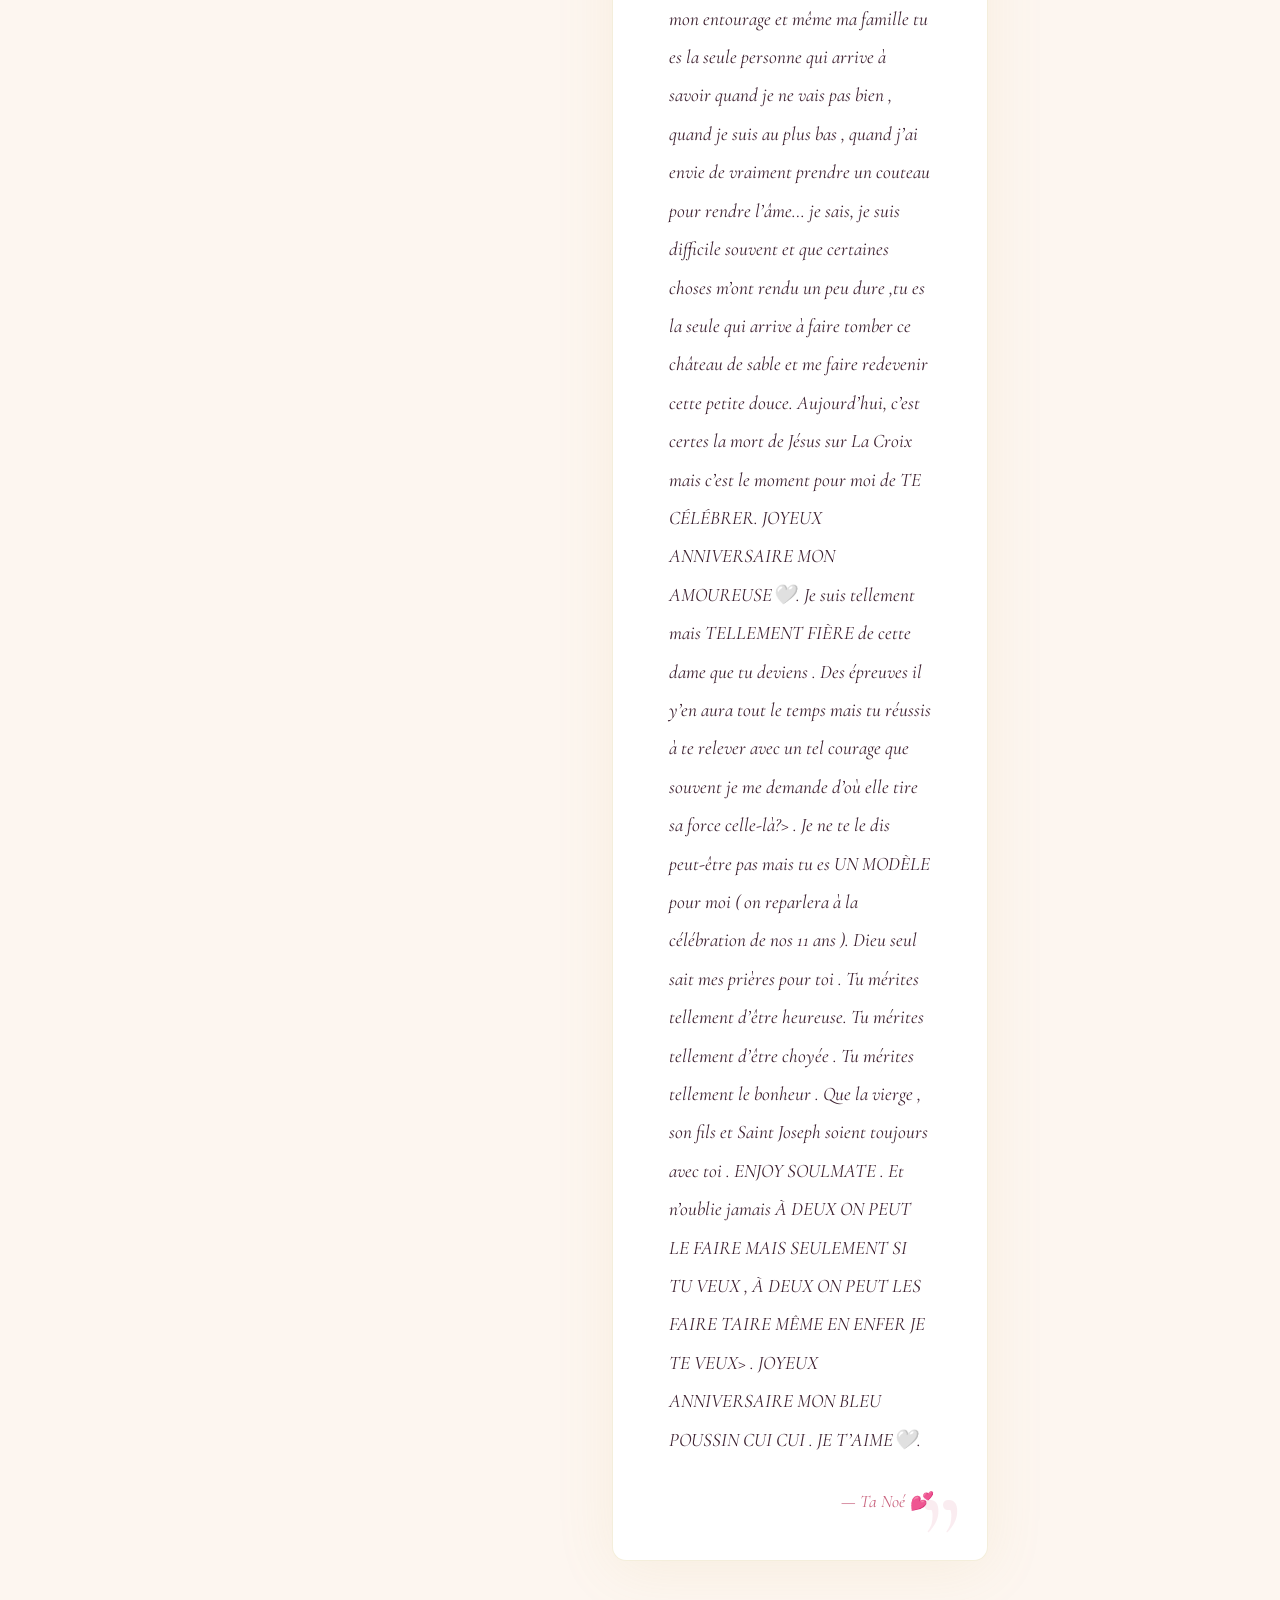
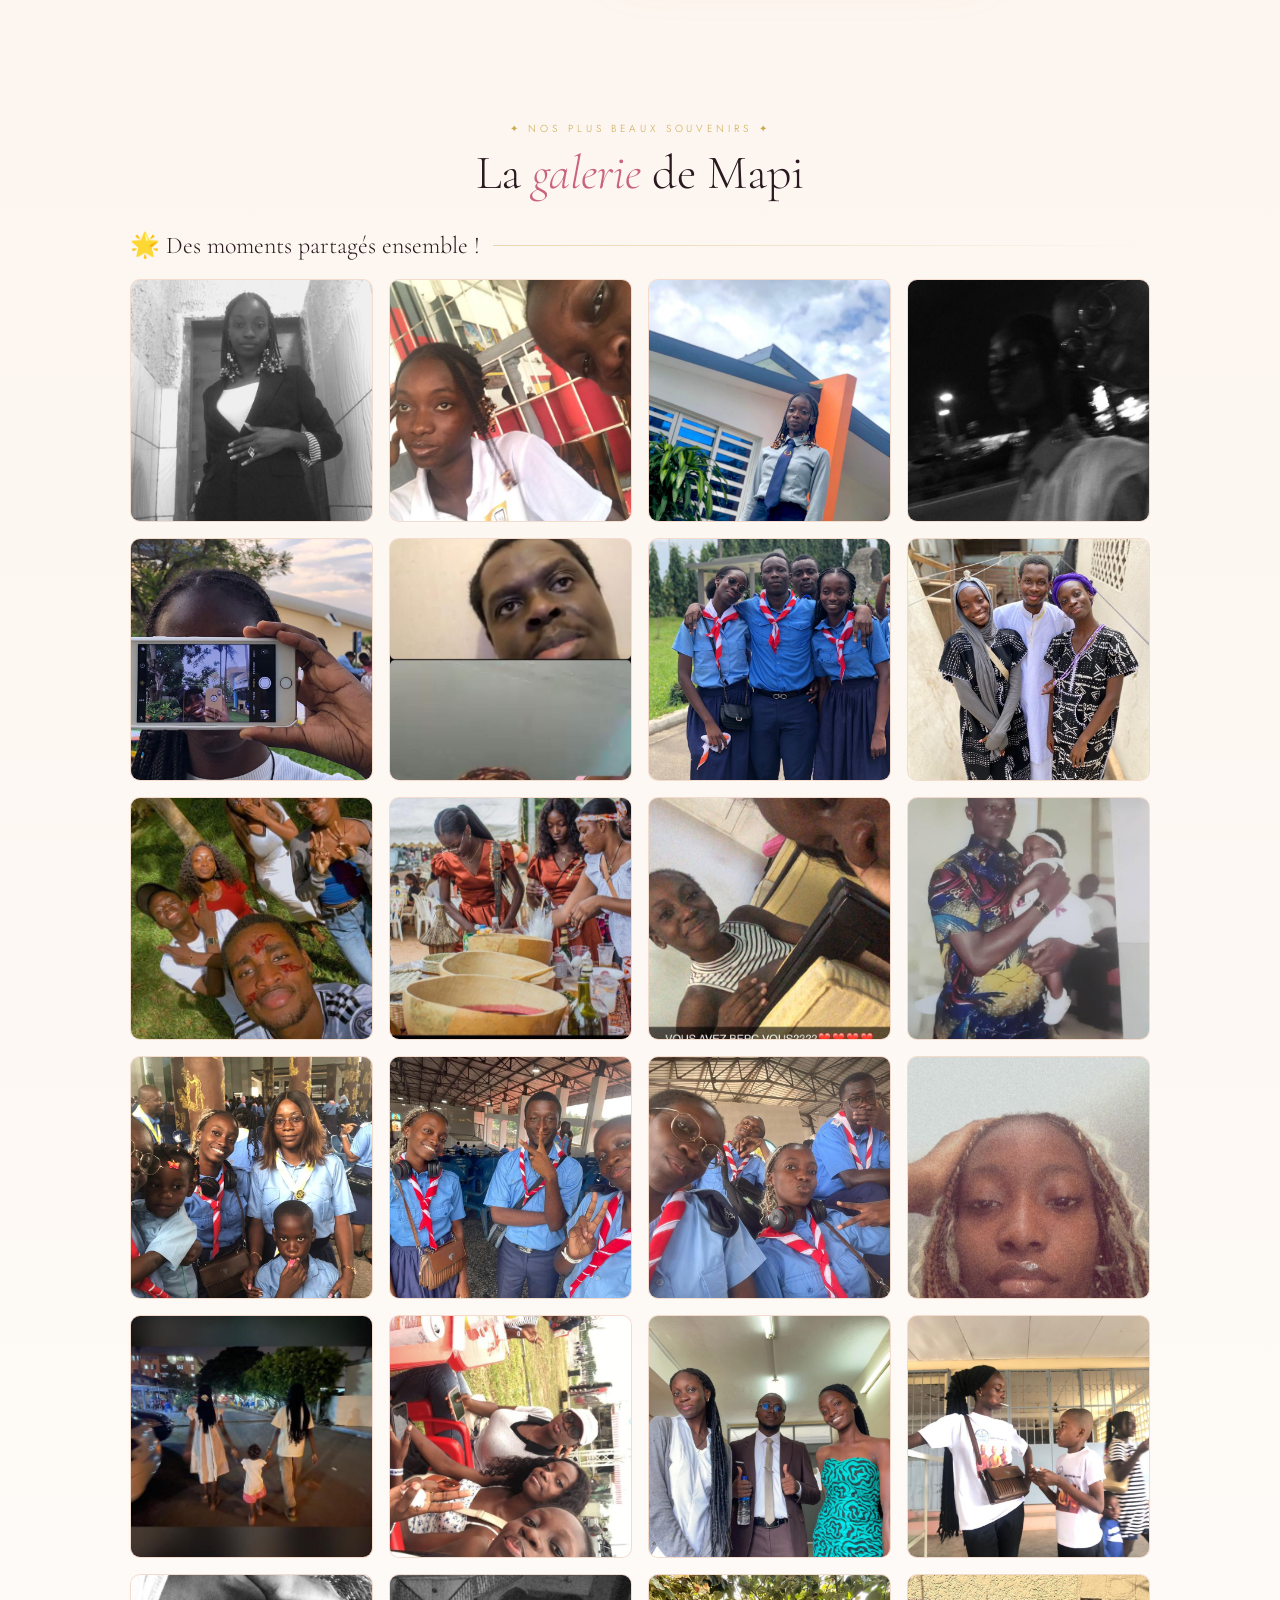
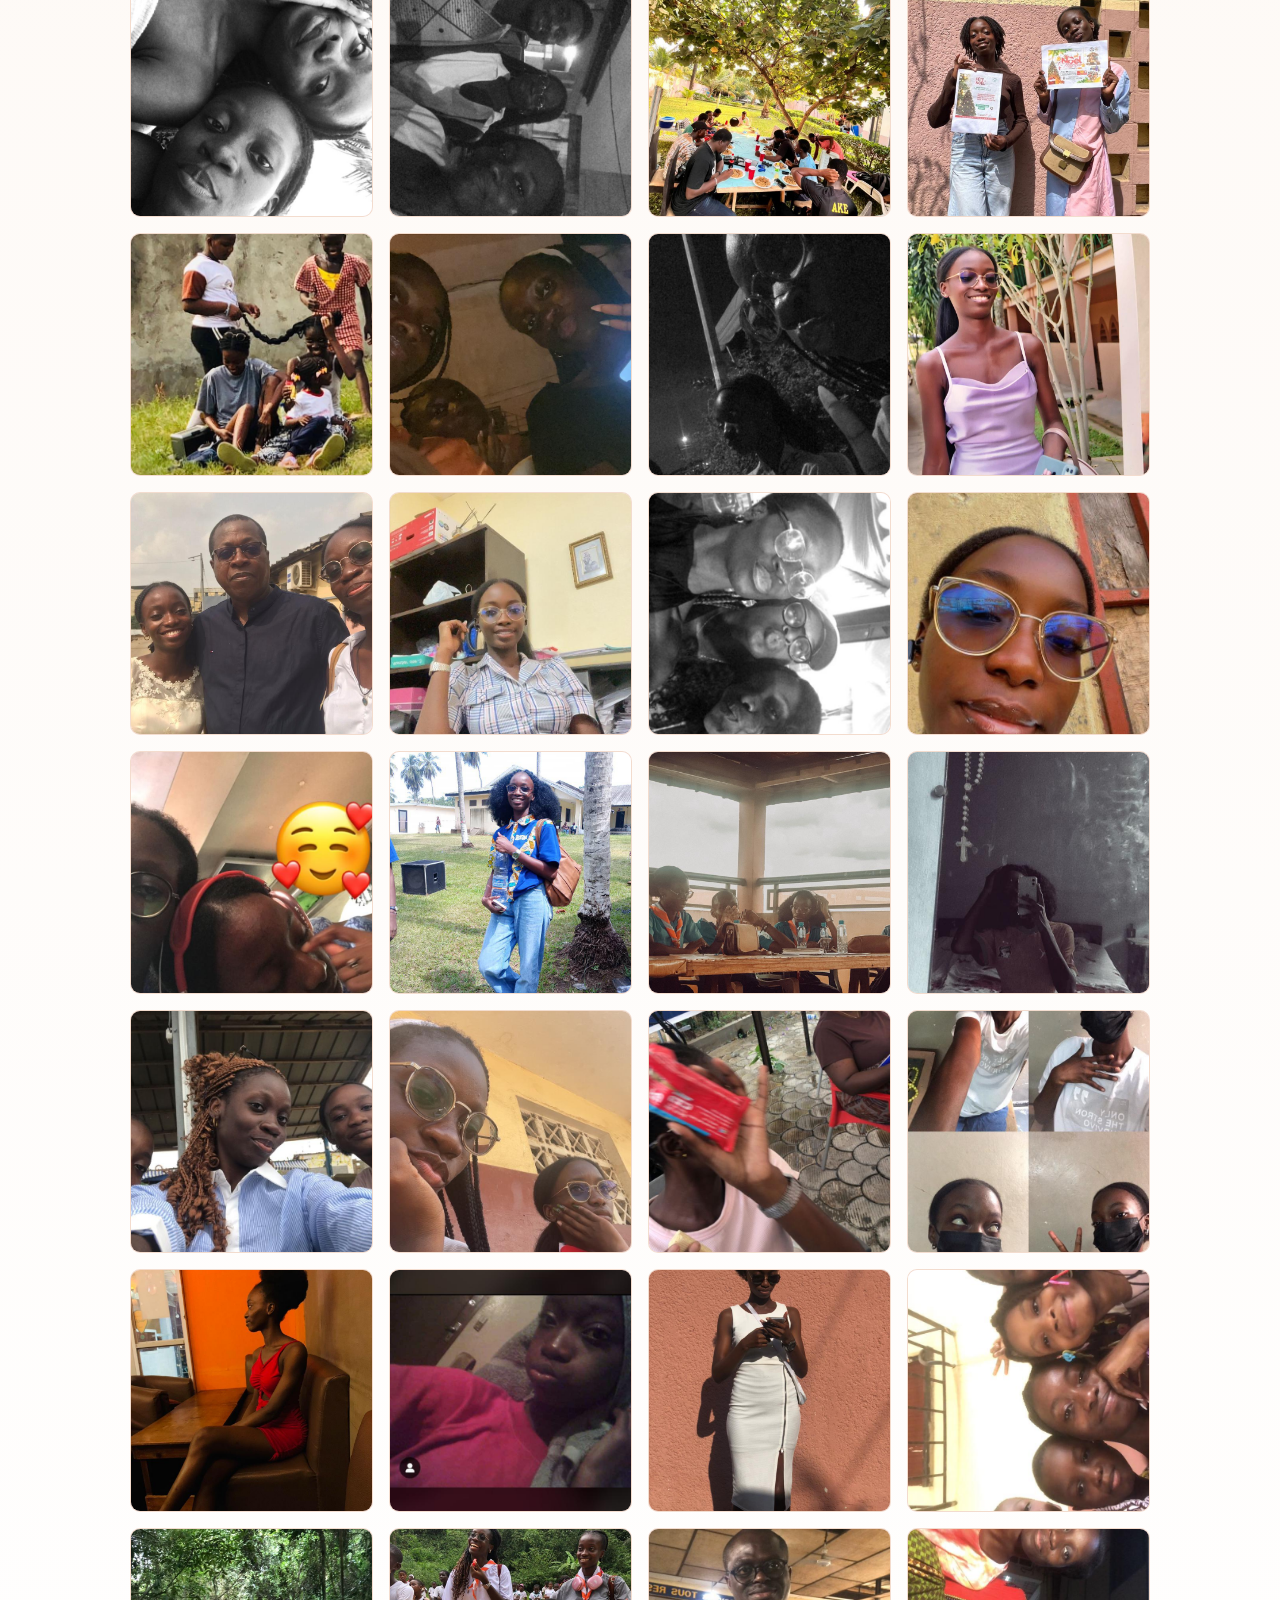
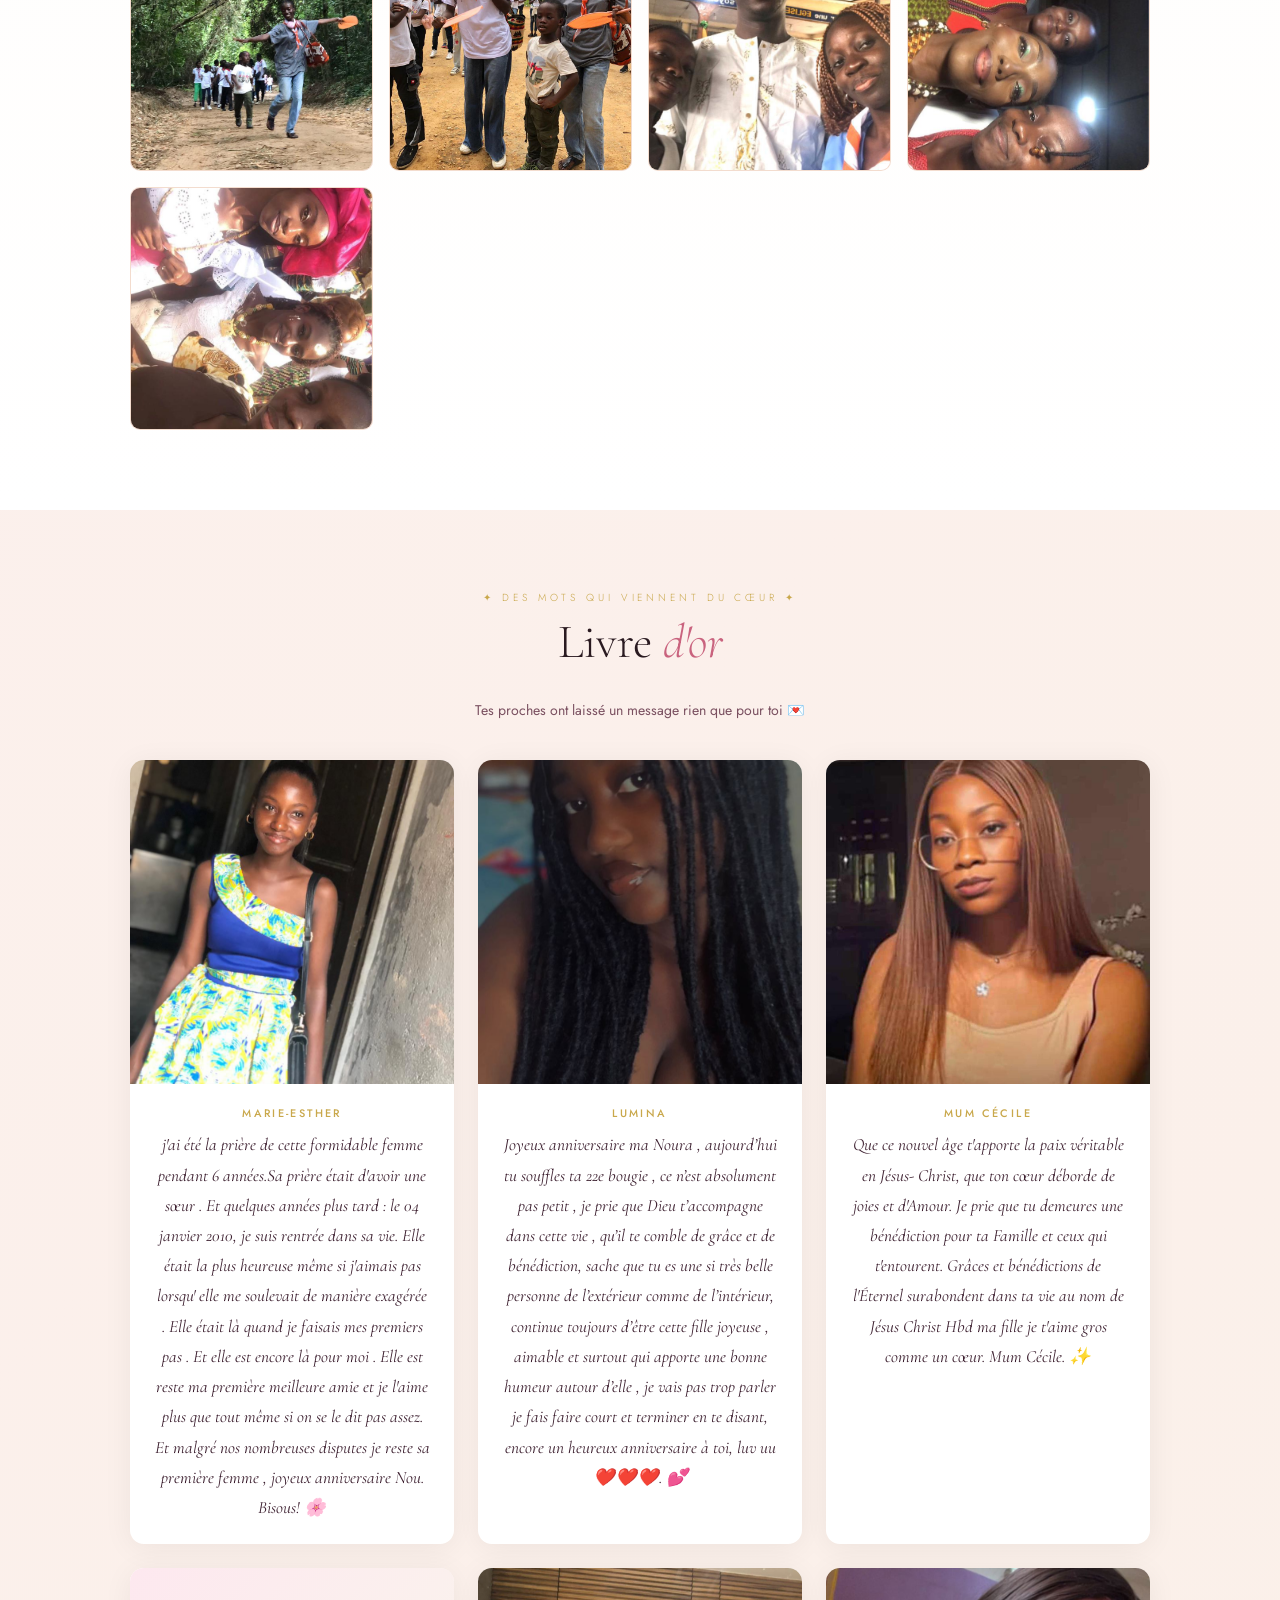
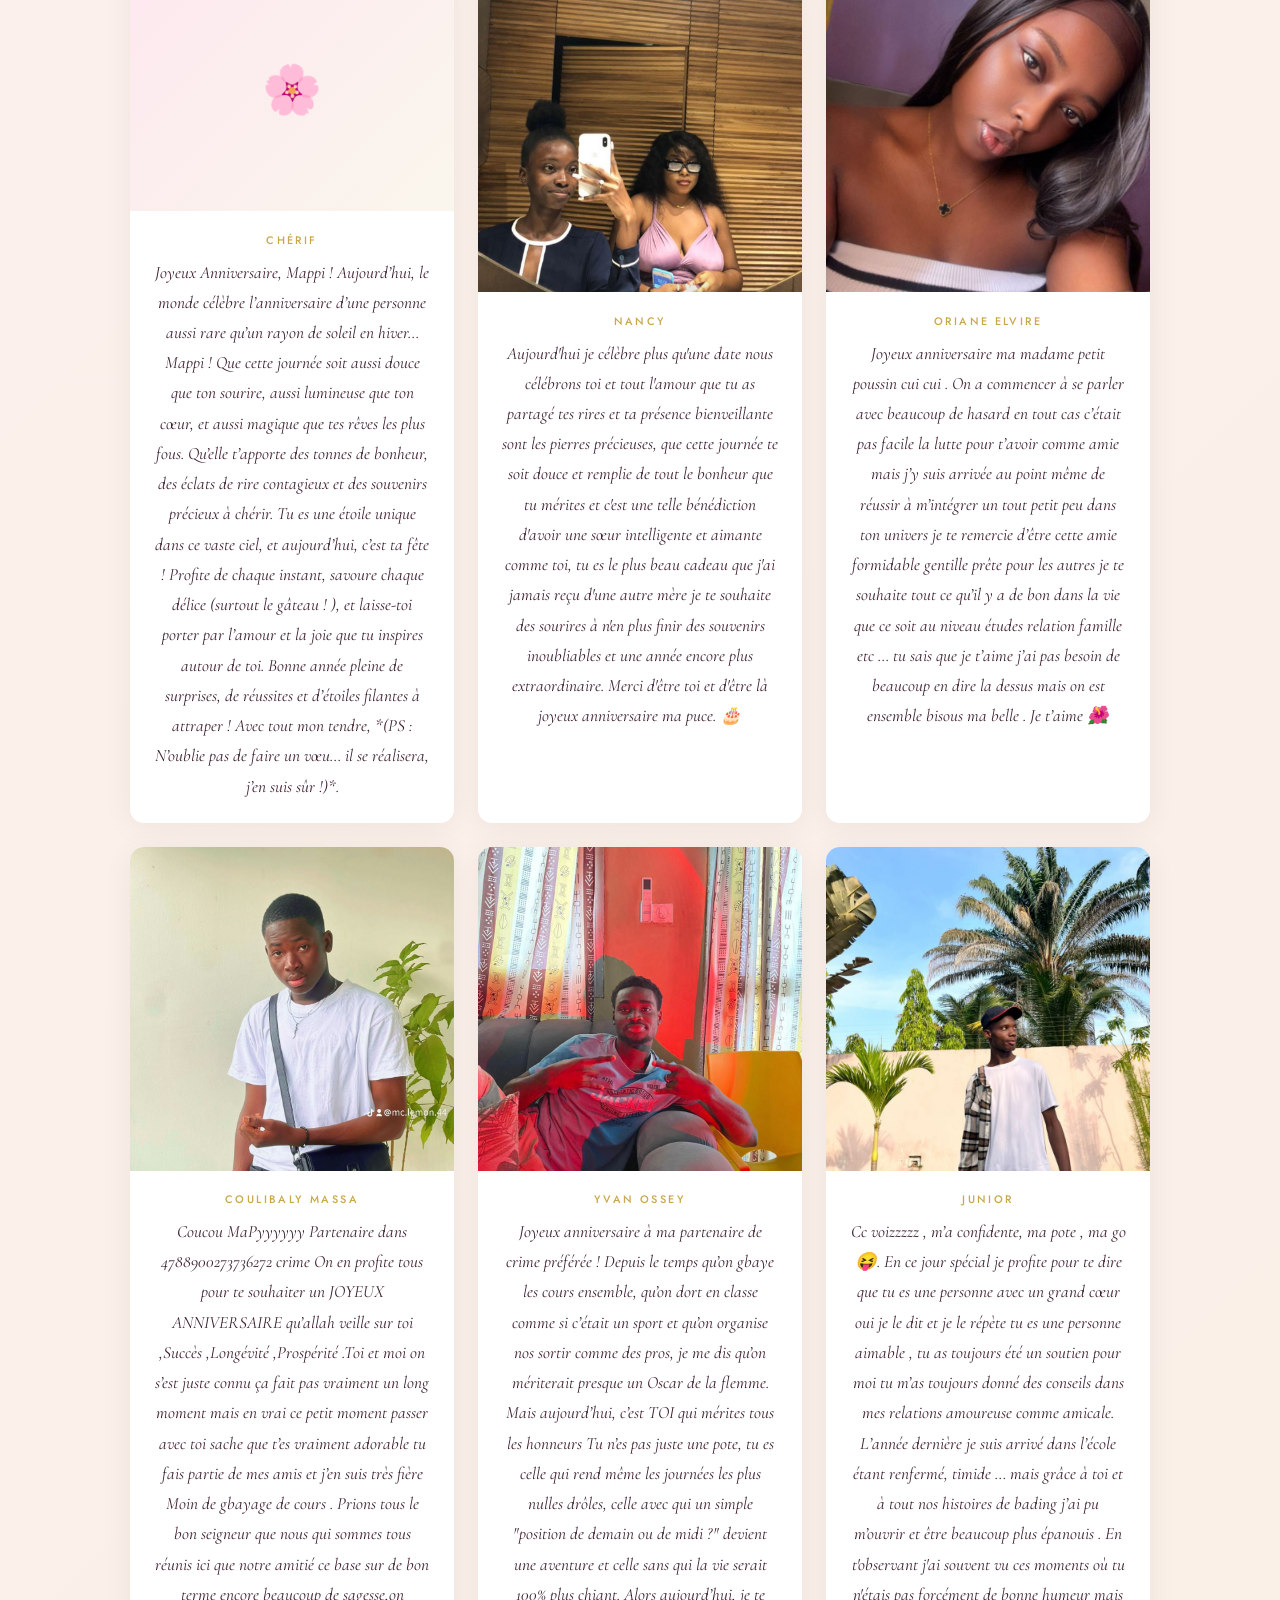
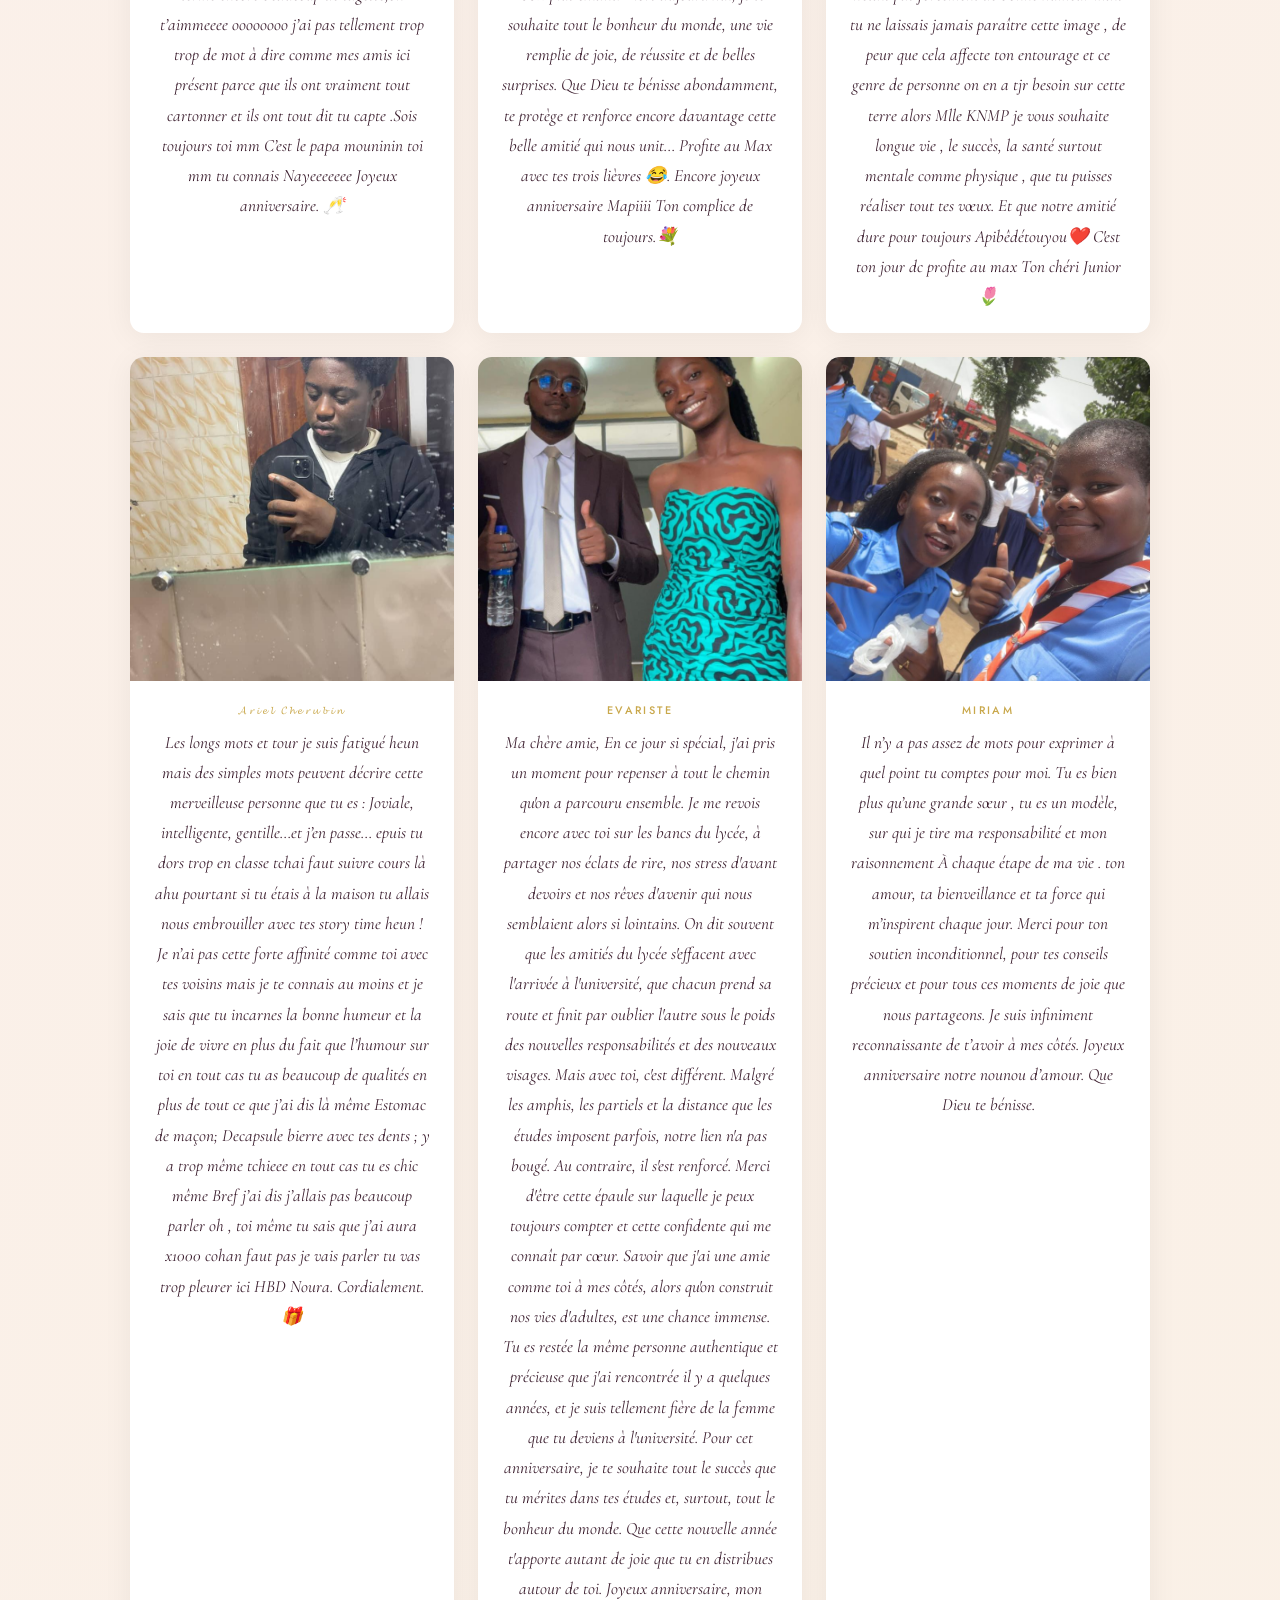
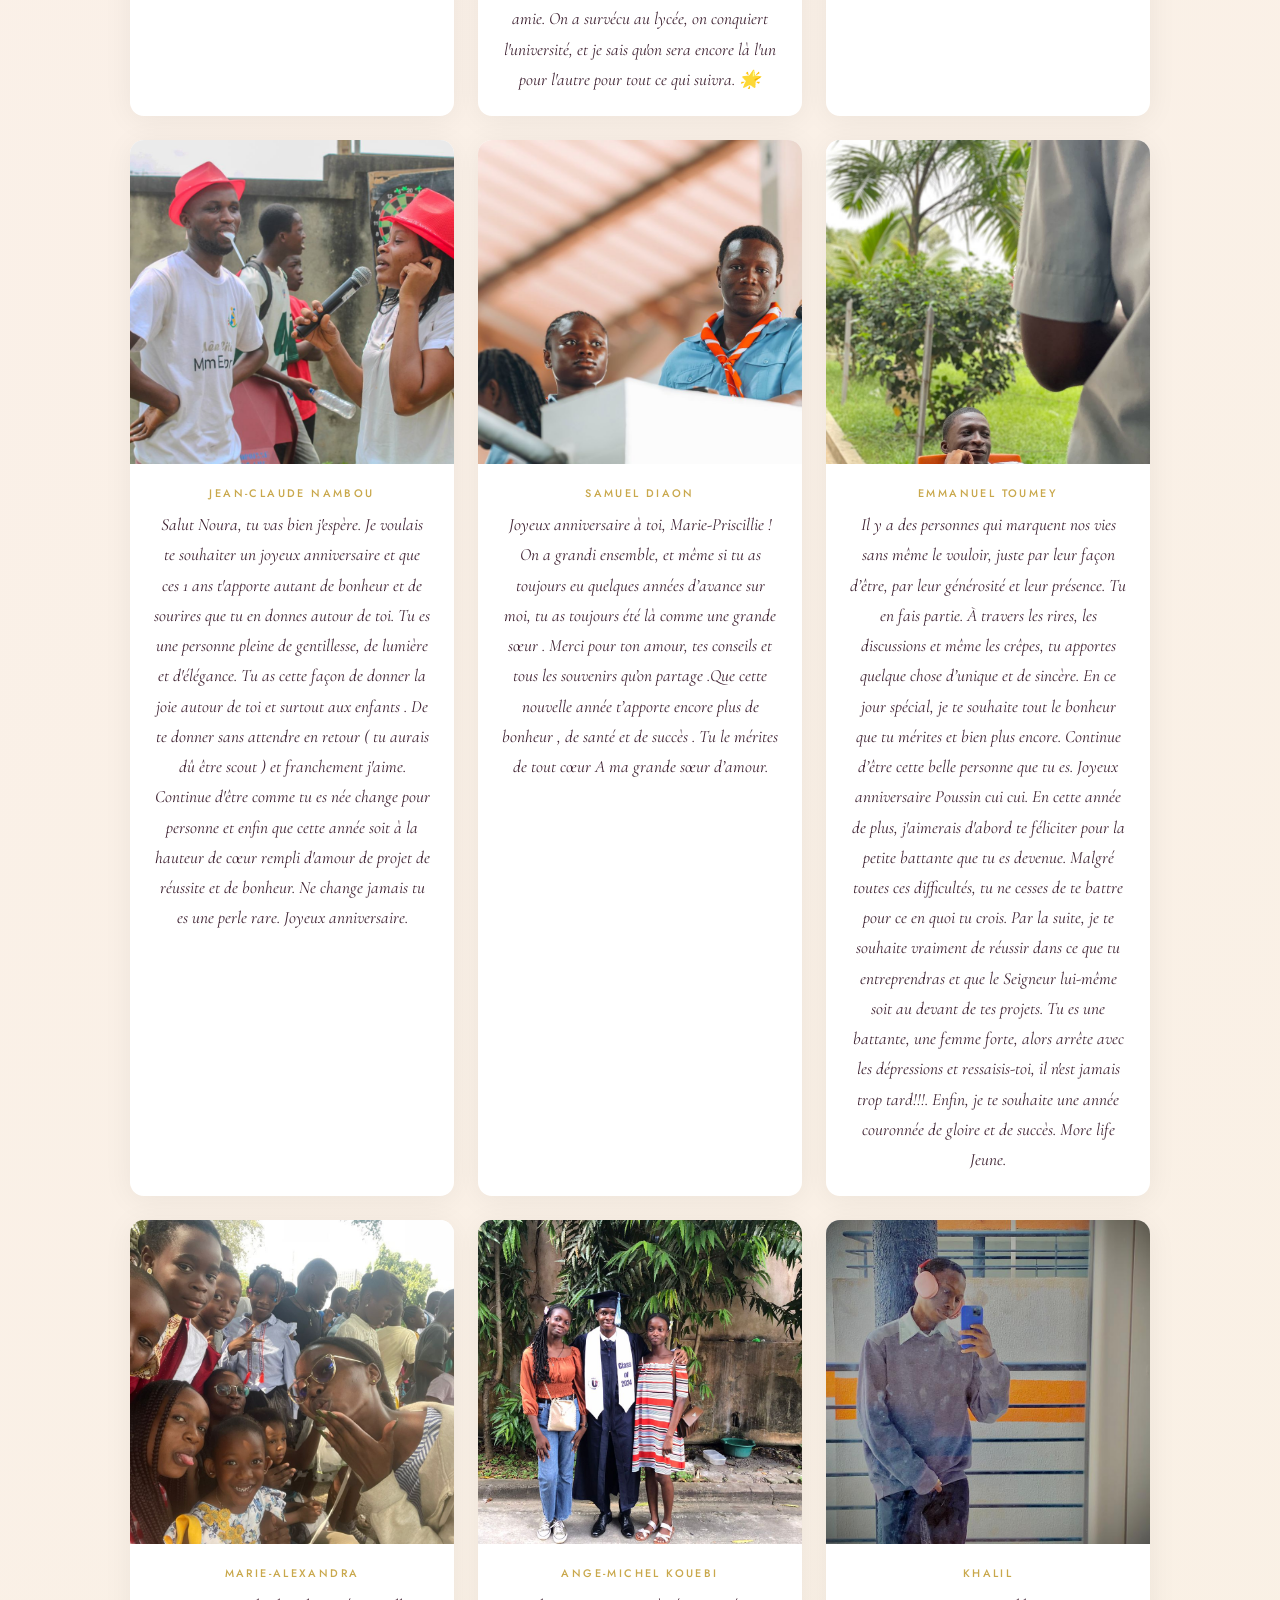
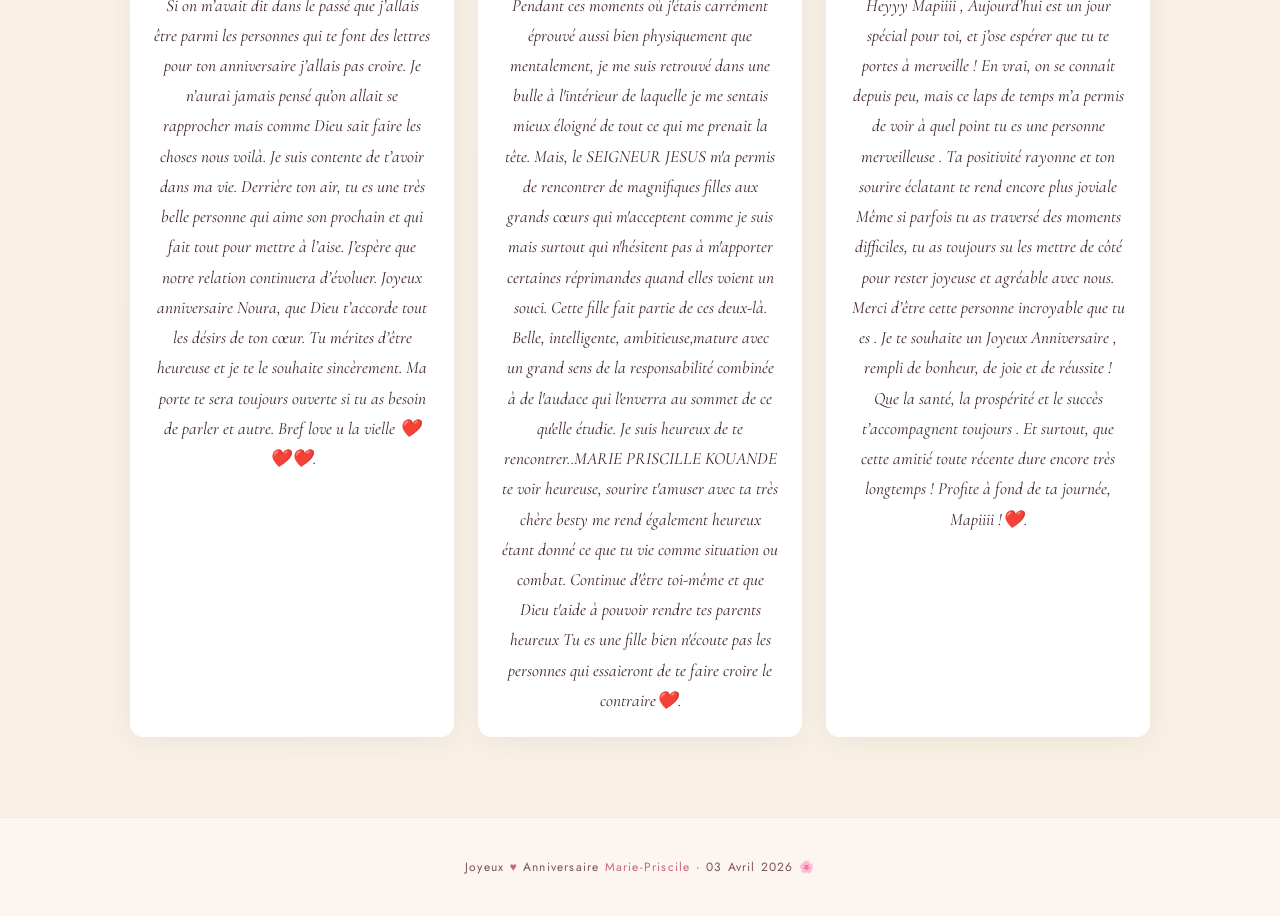
==== commit 8db73e67: "test-date" ====
--- a/countdown.html
+++ b/countdown.html
@@ -162,7 +162,7 @@
     })();
 
     // ── DATE CIBLE : 3 AVRIL MINUIT ──
-    const BIRTHDAY = new Date(new Date().getFullYear(), 3, 3, 0, 0, 0);
+    const BIRTHDAY = new Date(2026, 2, 31, 2, 5, 0);
 
     function isBirthdayOrLater() {
       return new Date() >= BIRTHDAY;
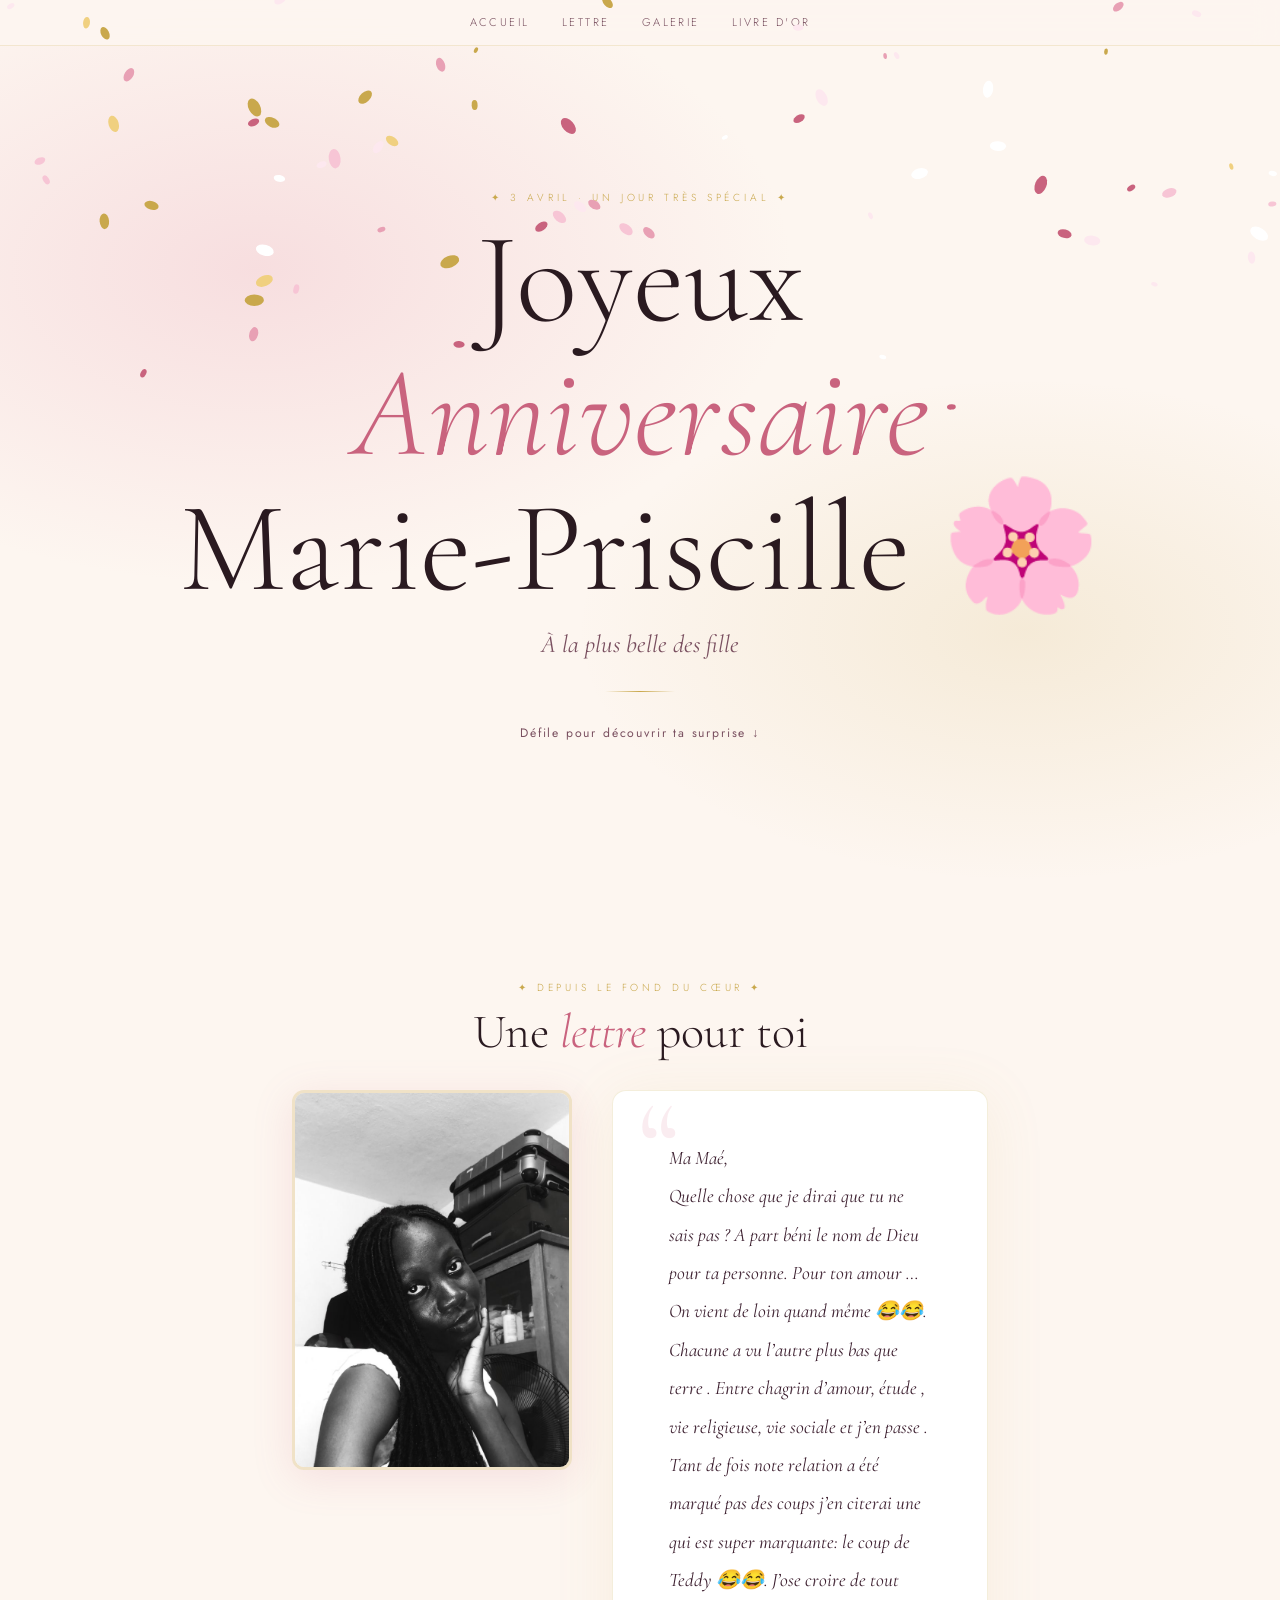
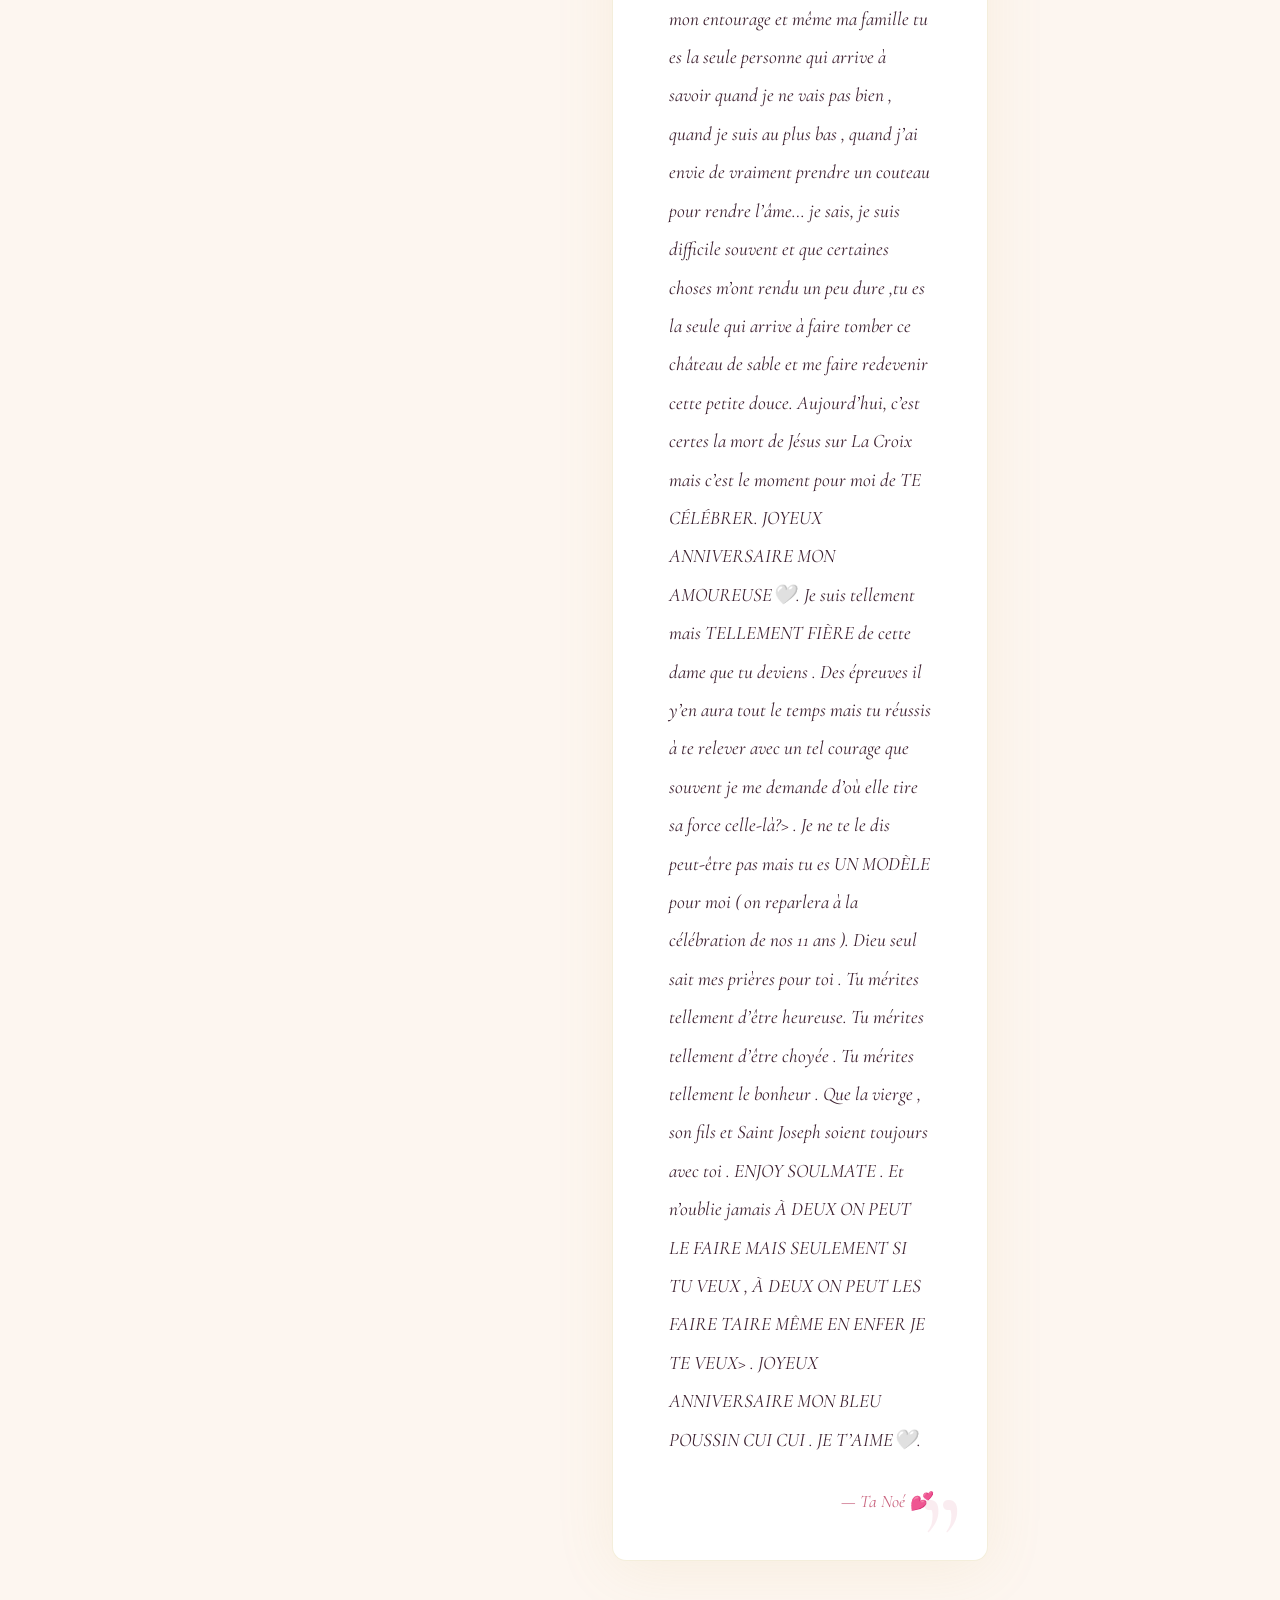
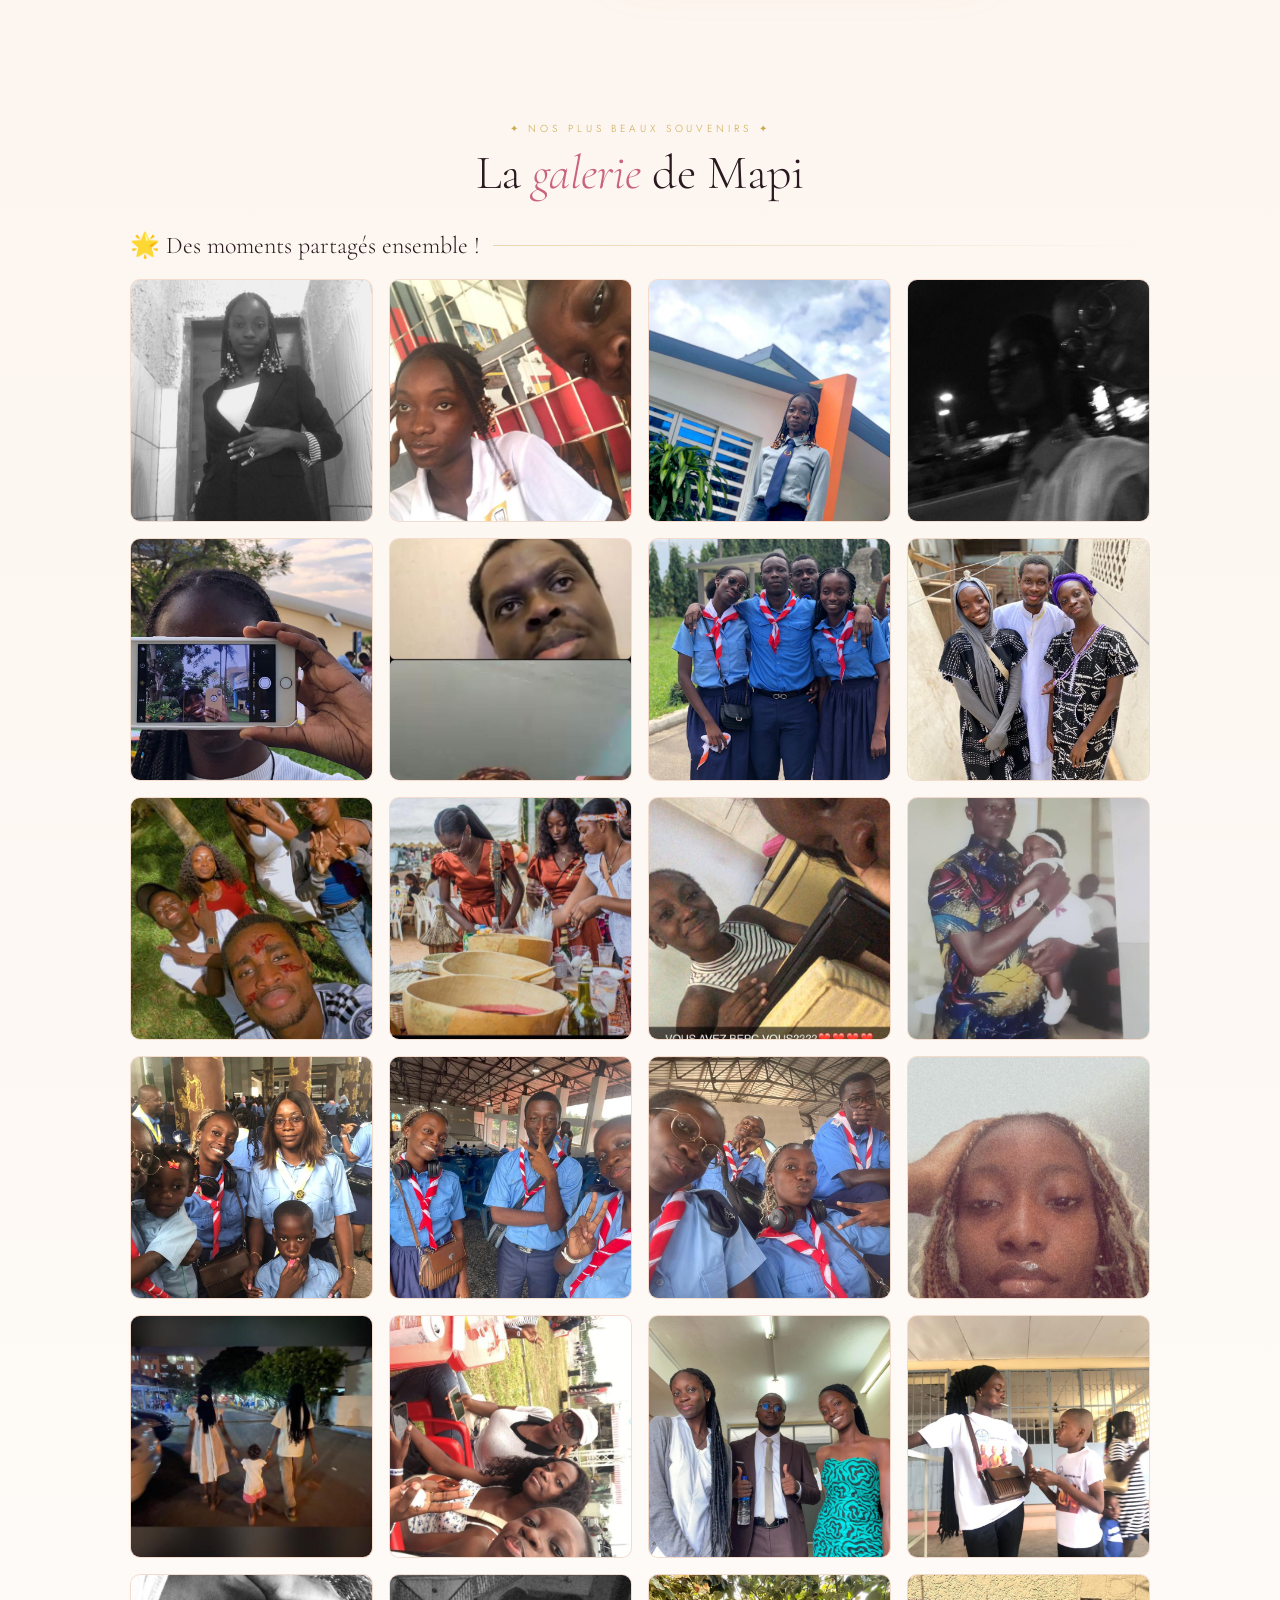
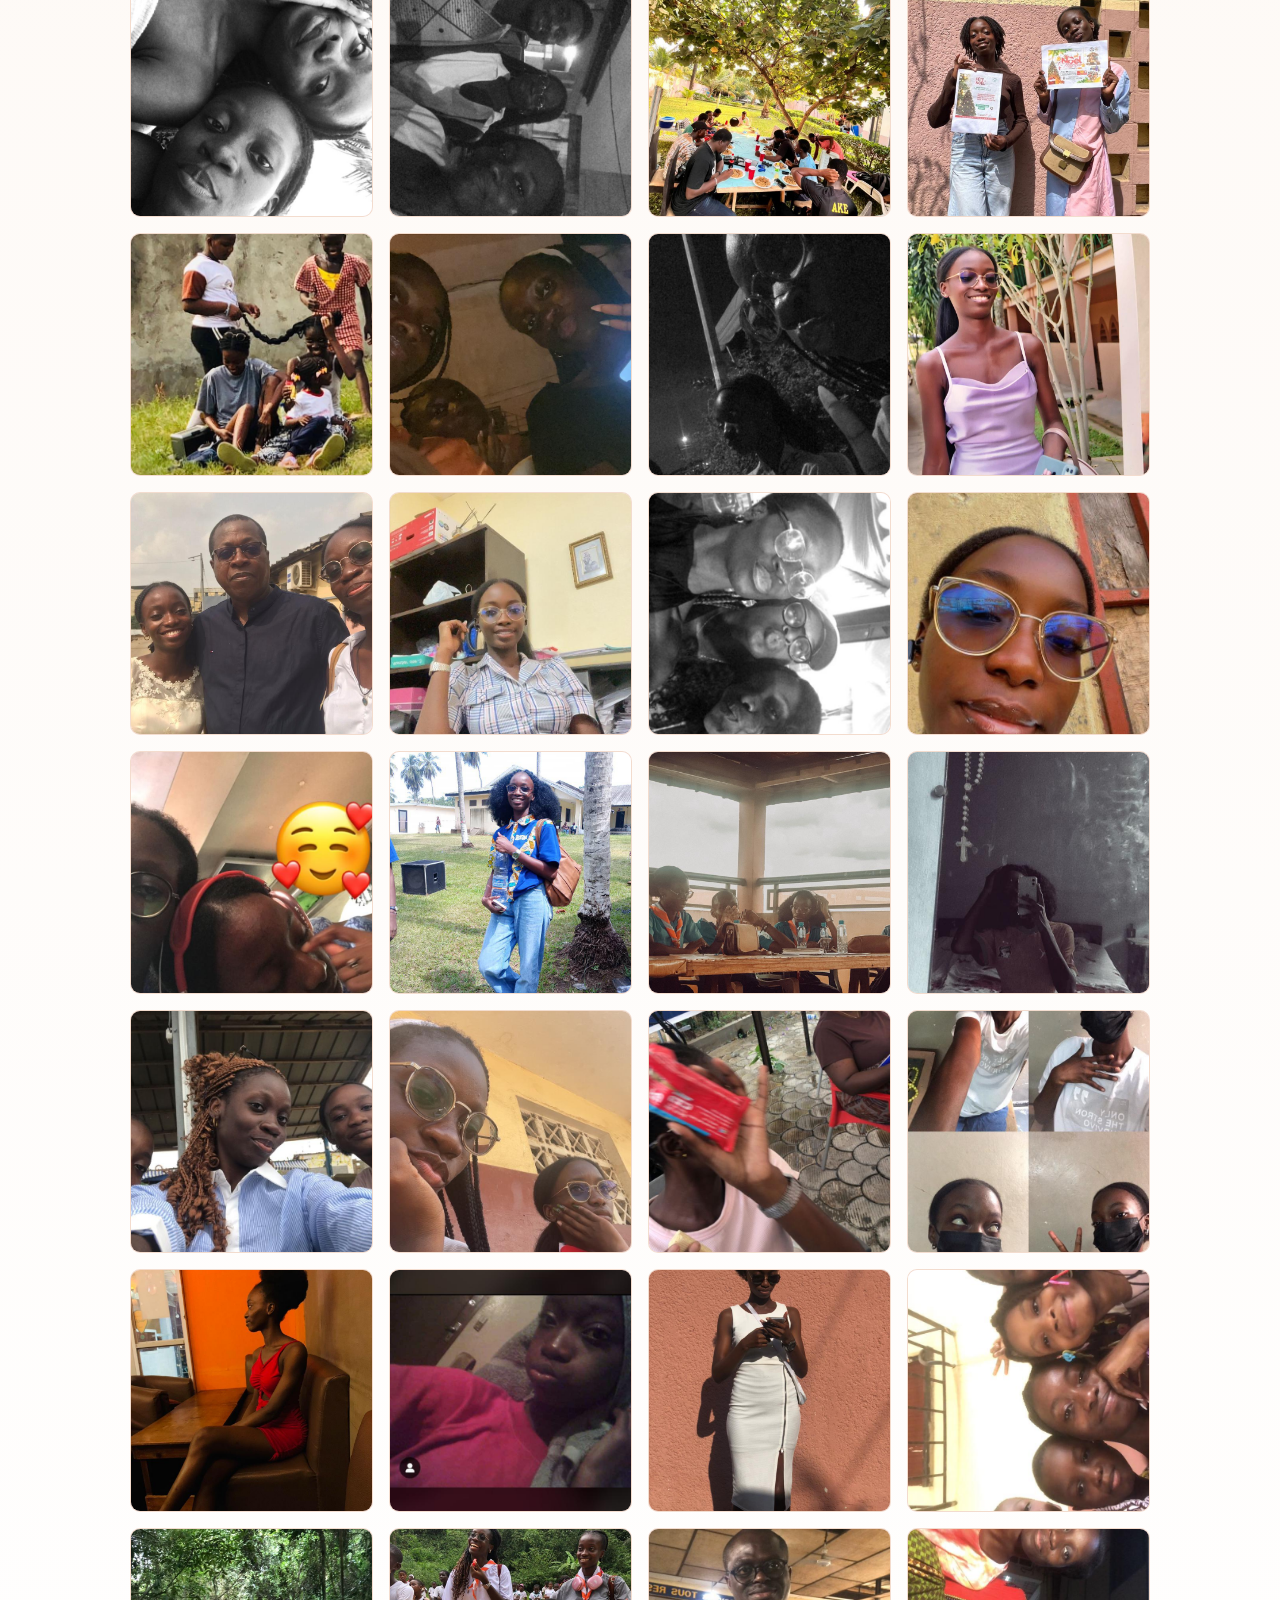
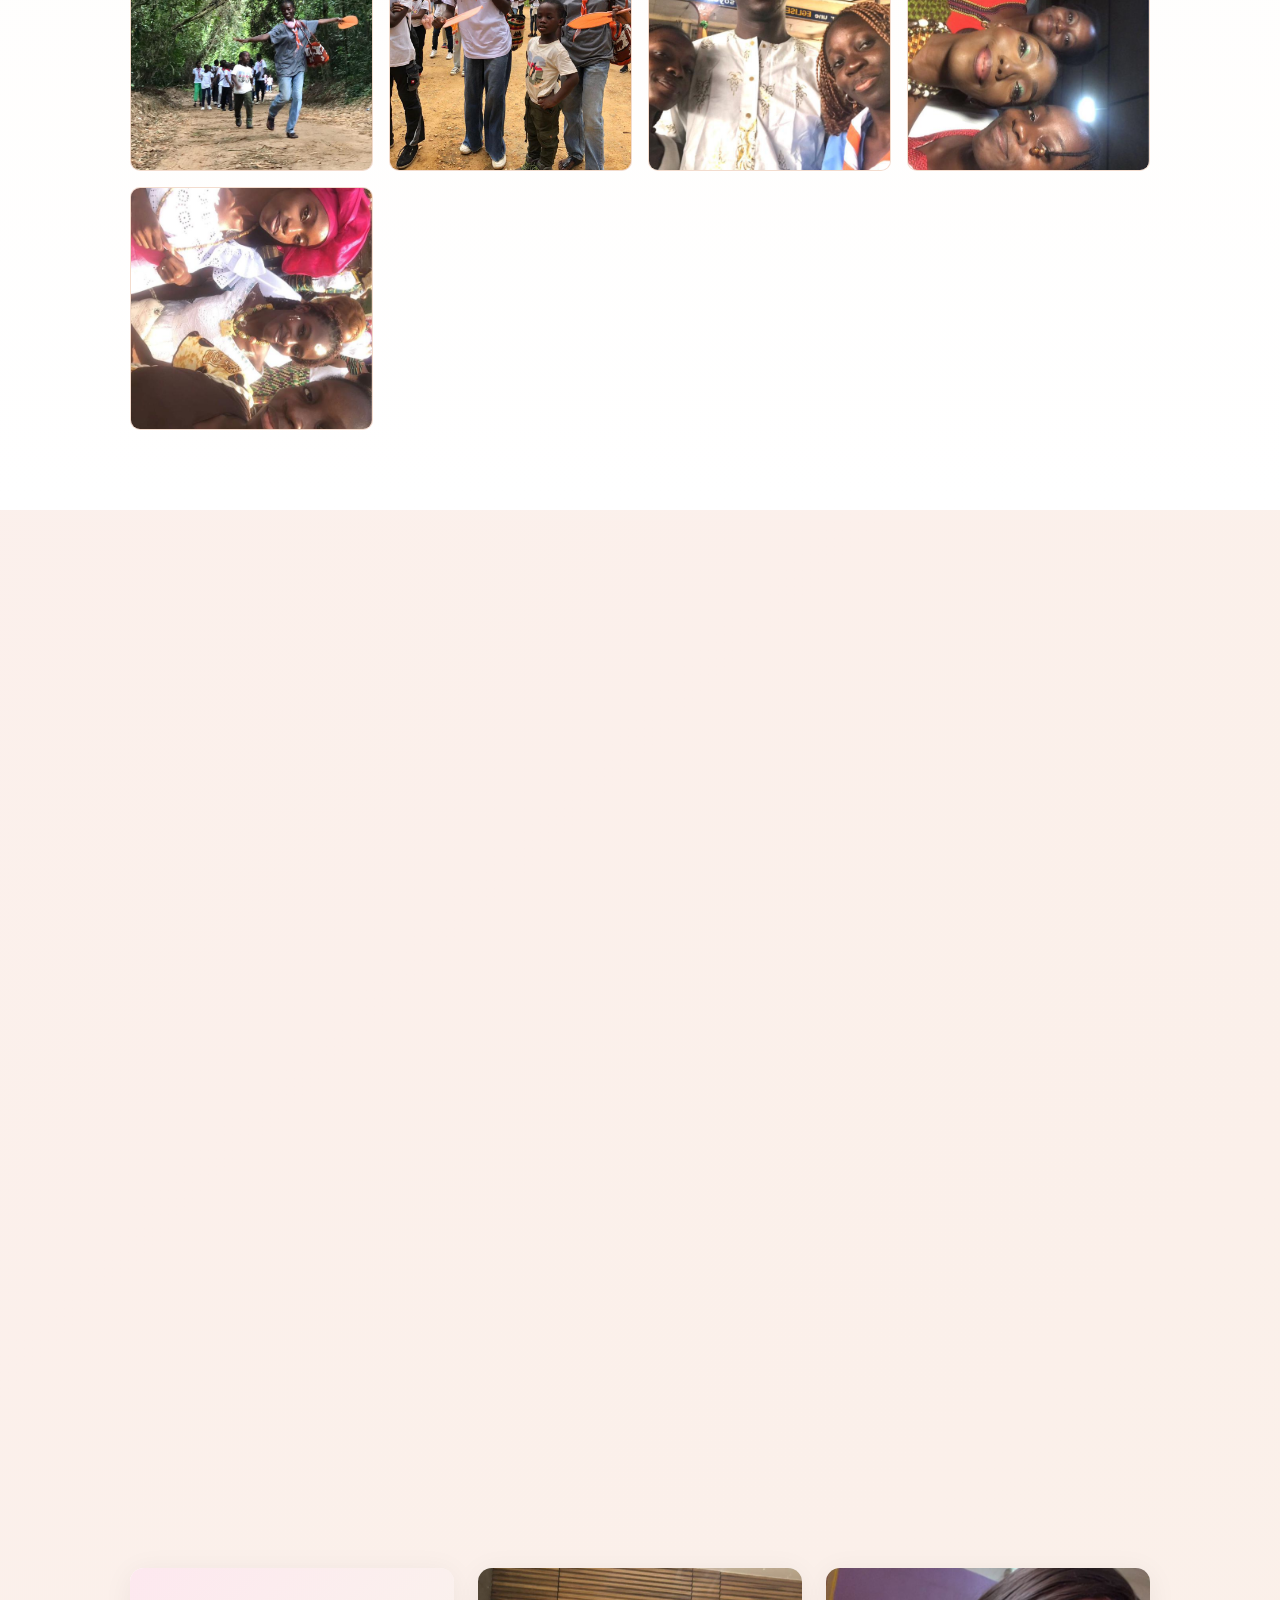
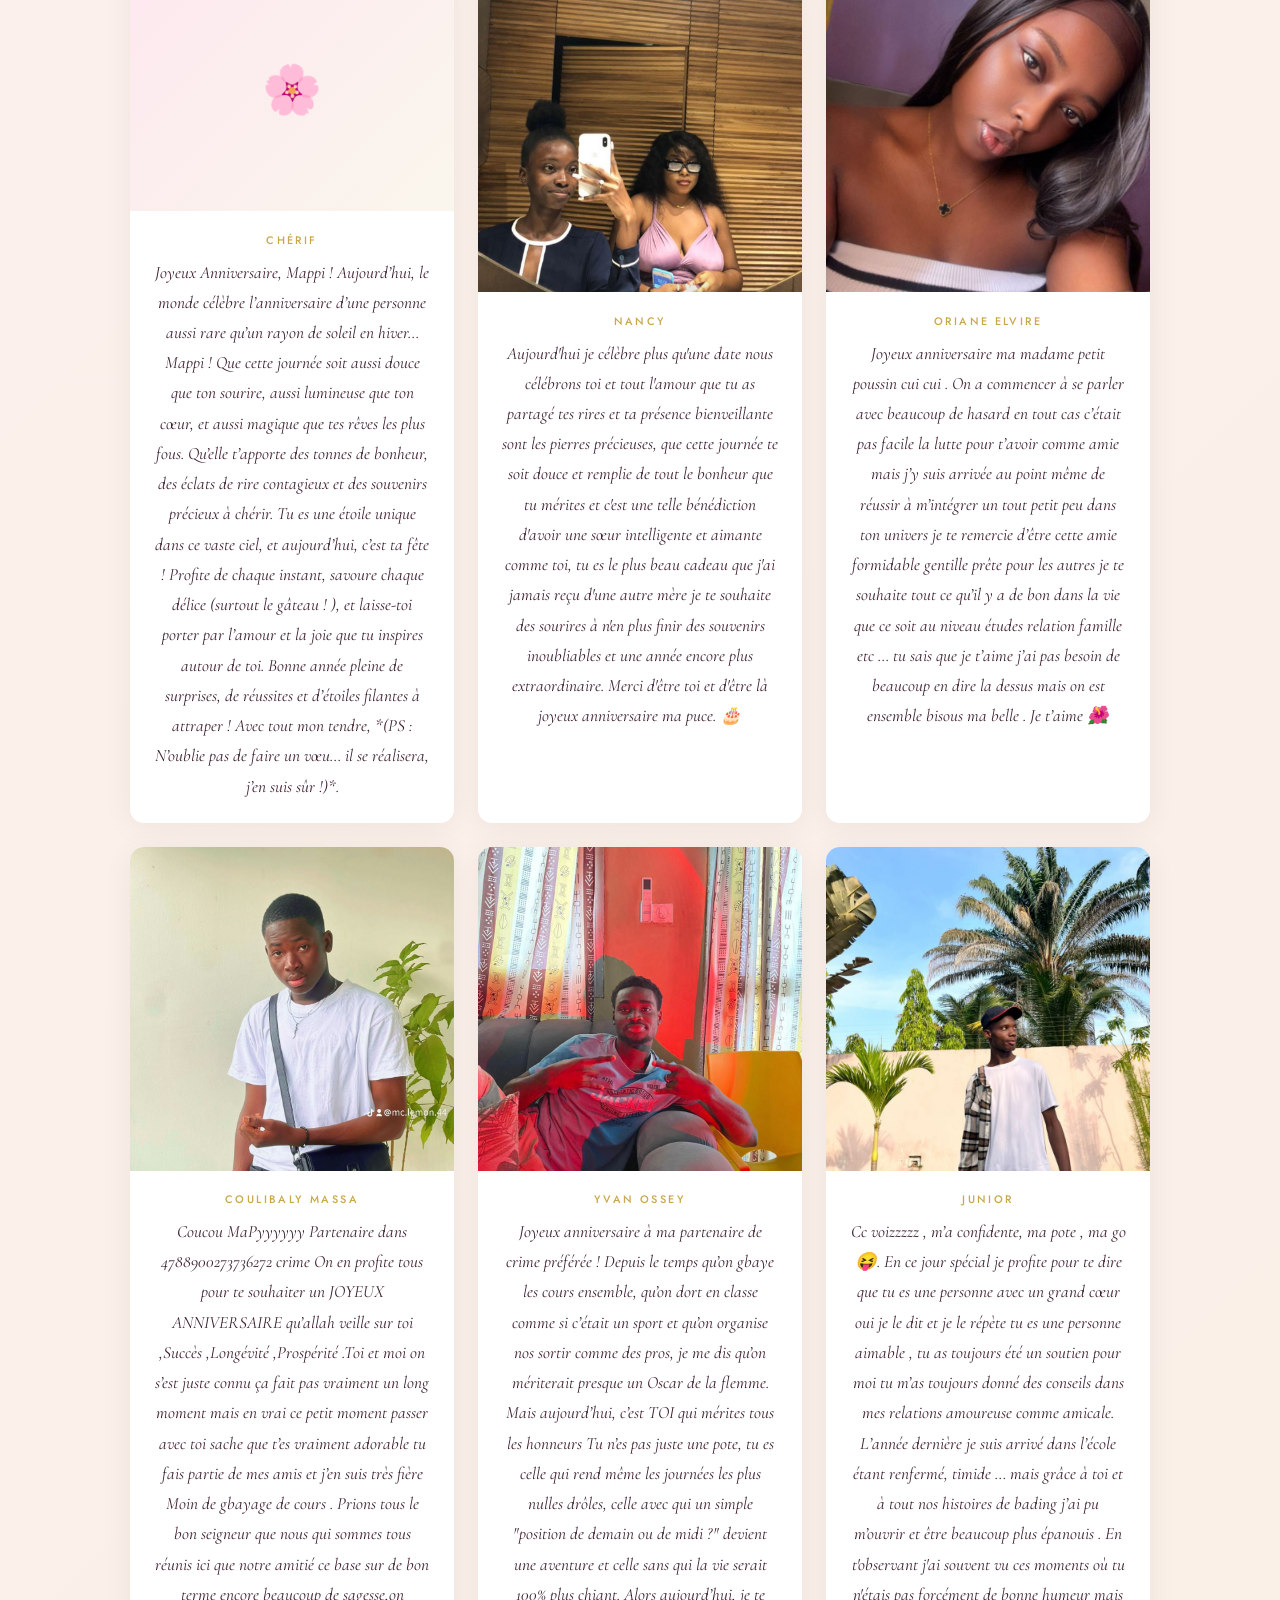
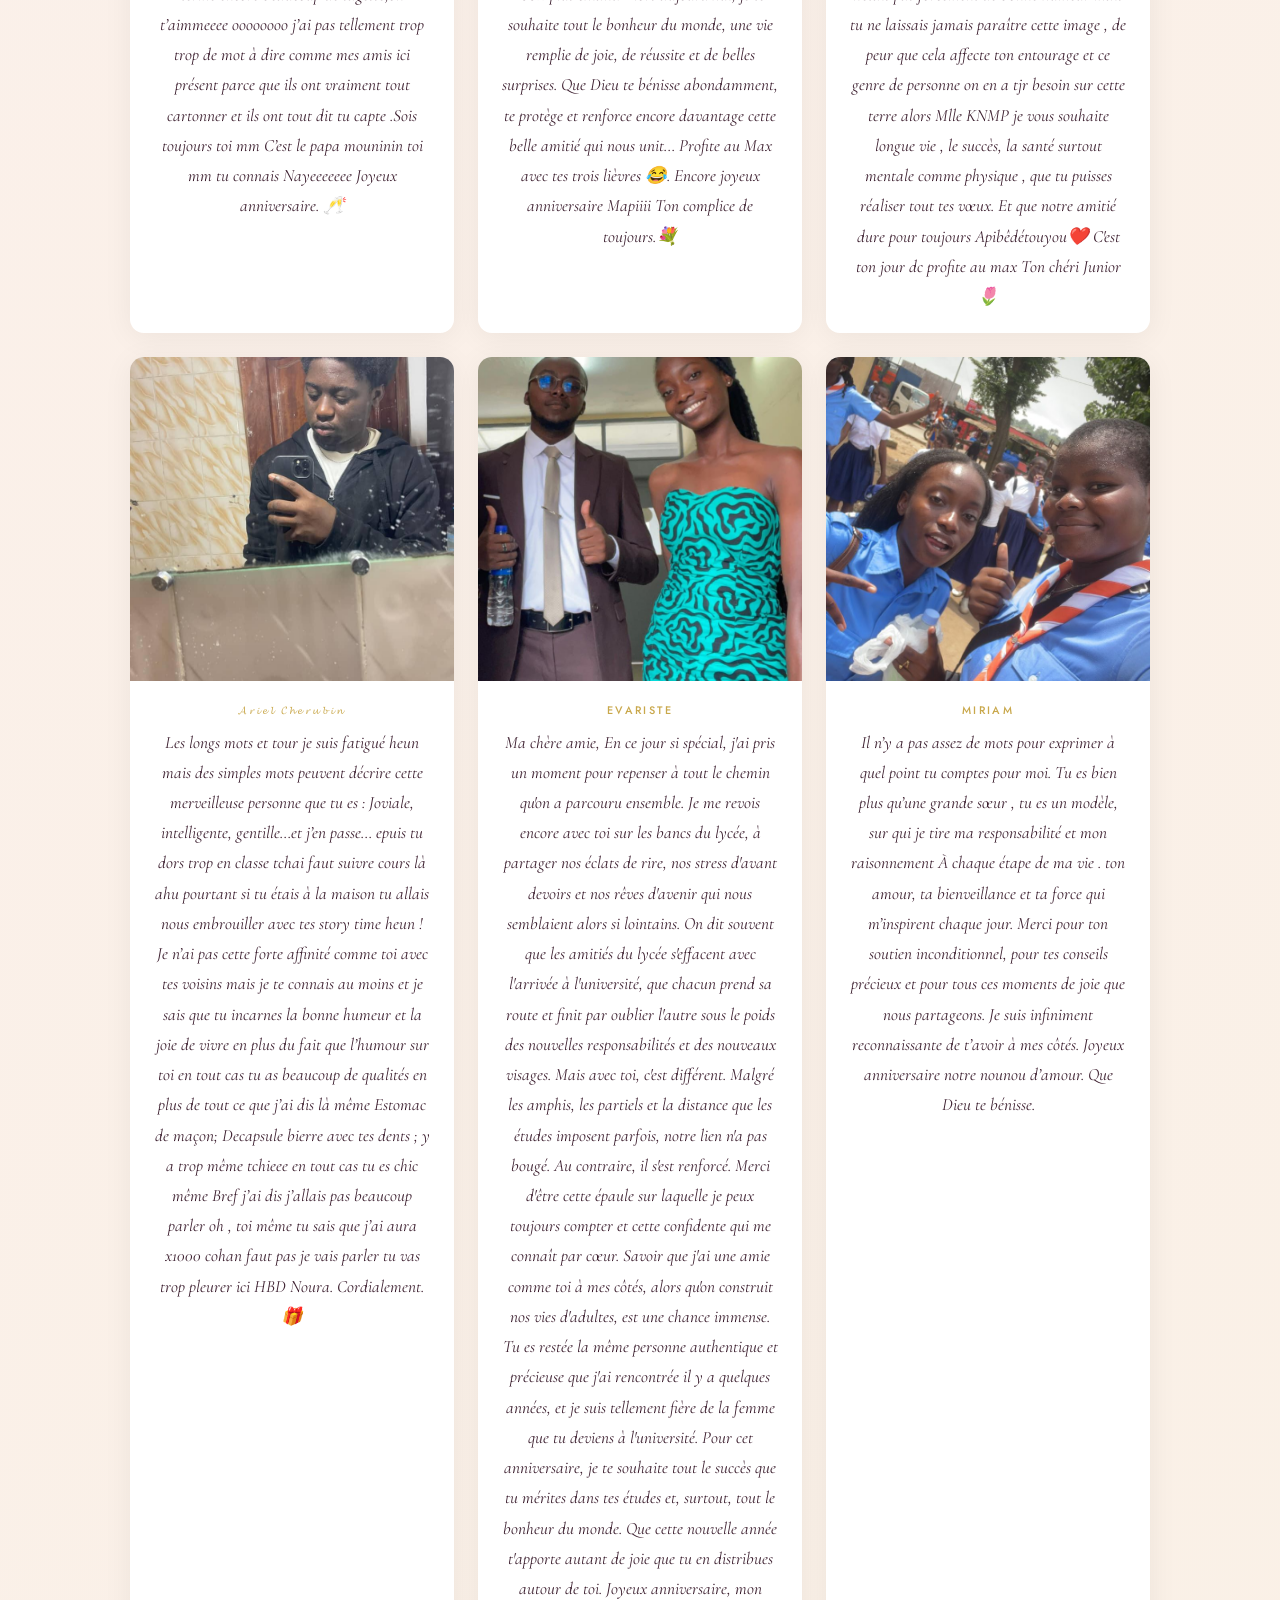
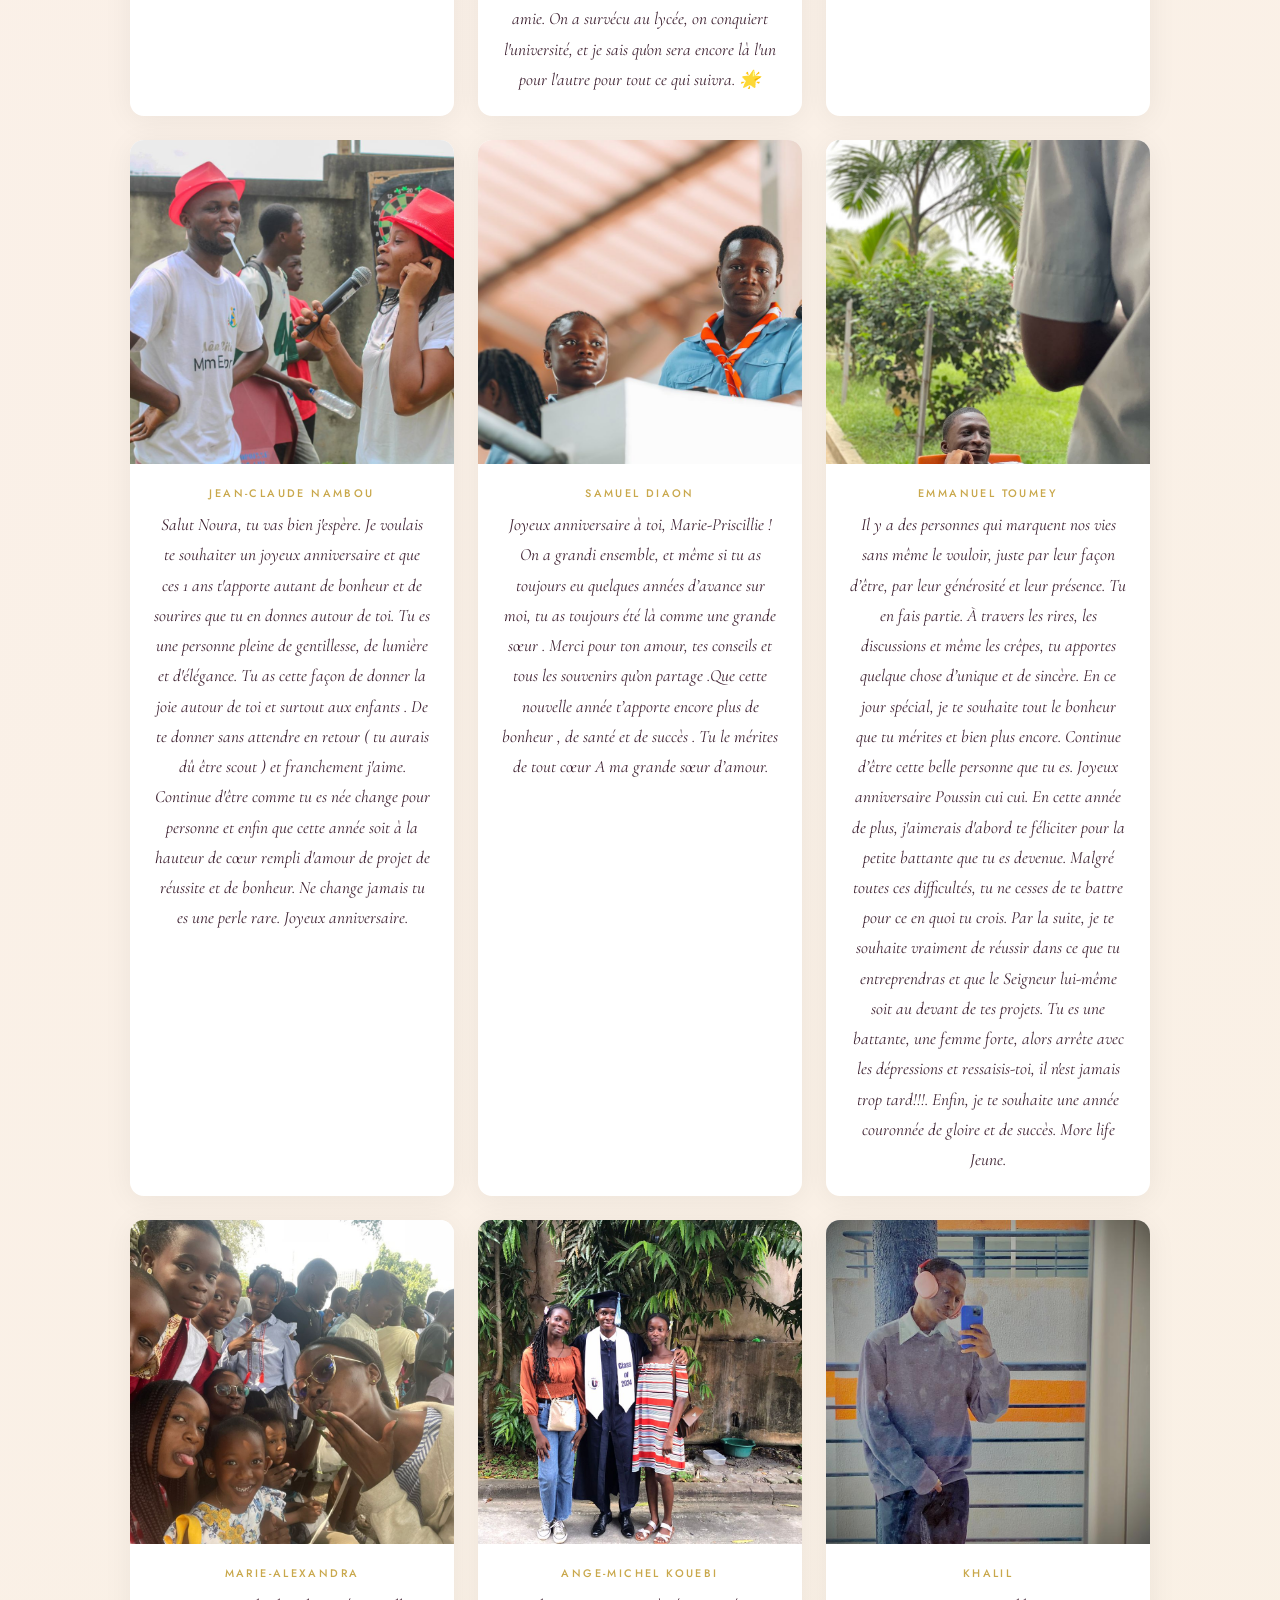
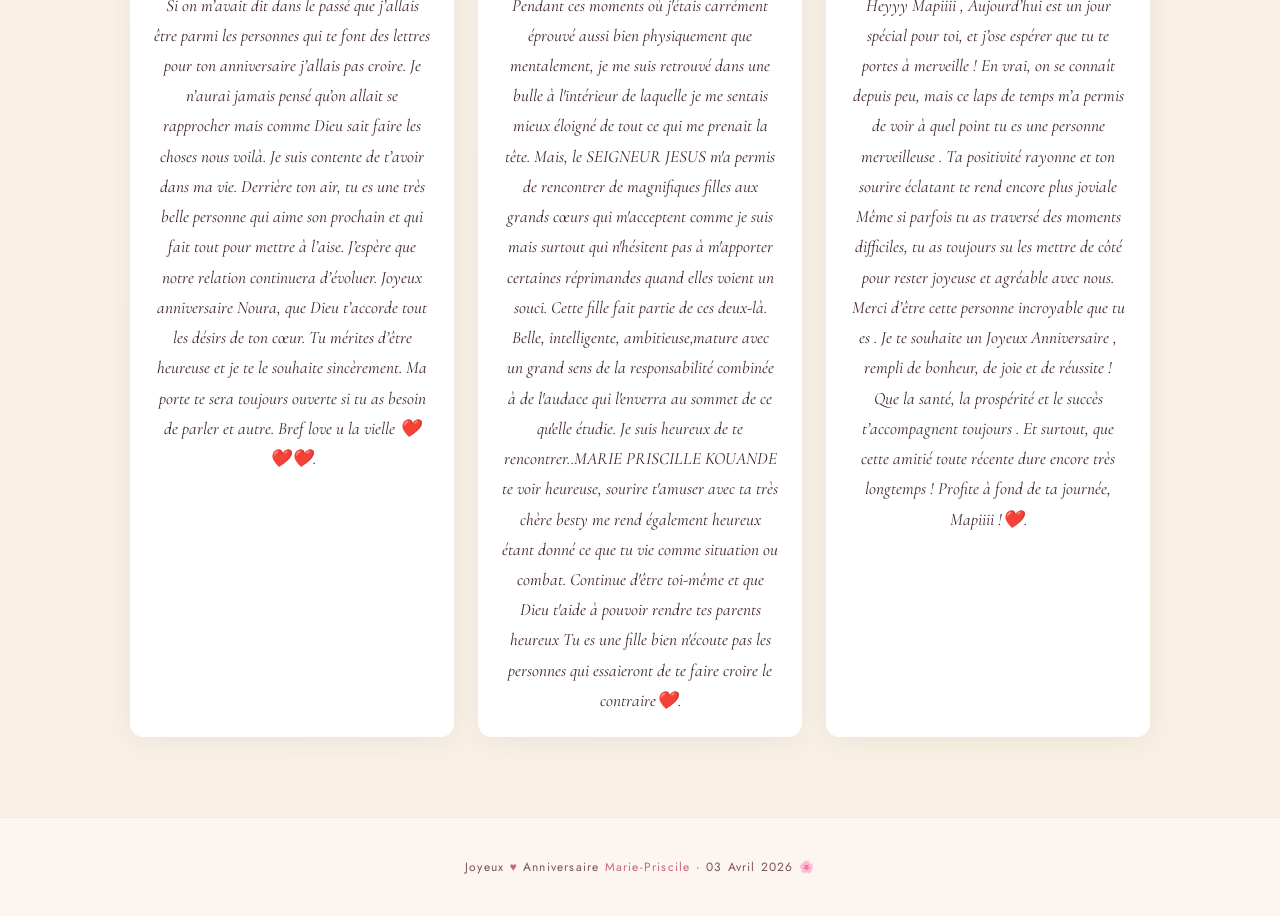
==== commit 6a333200: "restore-date" ====
--- a/countdown.html
+++ b/countdown.html
@@ -162,7 +162,7 @@
     })();
 
     // ── DATE CIBLE : 3 AVRIL MINUIT ──
-    const BIRTHDAY = new Date(2026, 2, 31, 2, 5, 0);
+    const BIRTHDAY = new Date(new Date().getFullYear(), 3, 3, 0, 0, 0);
 
     function isBirthdayOrLater() {
       return new Date() >= BIRTHDAY;
